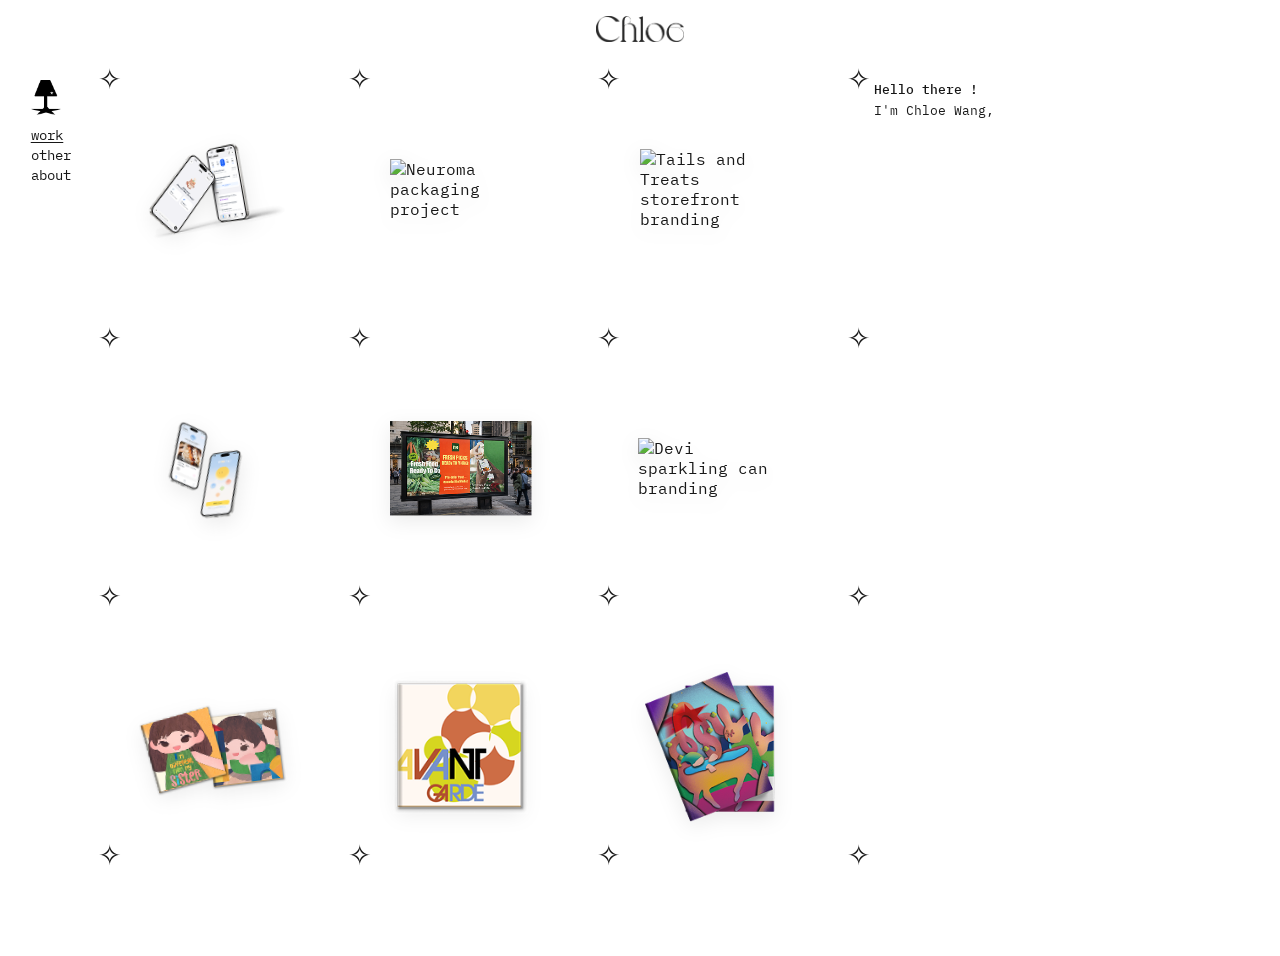
==== index.html @ 750b6eec "Initial commit: portfolio site layout and styles Made-with: Cursor" ====
<!DOCTYPE html>
<html lang="en">
  <head>
    <meta charset="UTF-8" />
    <meta name="viewport" content="width=device-width, initial-scale=1.0" />
    <meta
      name="description"
      content="Chloe Wang portfolio inspired by editorial artist websites with a sparse grid layout."
    />
    <title>Chloe</title>
    <link rel="preconnect" href="https://fonts.googleapis.com" />
    <link rel="preconnect" href="https://fonts.gstatic.com" crossorigin />
    <link
      href="https://fonts.googleapis.com/css2?family=Cormorant+Garamond:wght@400;500;600&family=IBM+Plex+Mono:wght@400;500&display=swap"
      rel="stylesheet"
    />
    <link rel="stylesheet" href="./css/style.css" />
  </head>
  <body>
    <header class="site-header">
      <img
        class="site-title-image"
        src="./assets/images/projects/chloe2.png"
        alt="Chloe"
      />
    </header>

    <div class="site-frame">
      <aside class="left-rail">
        <a class="rail-mark" href="#top" aria-label="Back to top">
          <img src="./assets/images/projects/deng.png" alt="Lamp mark" />
        </a>

        <nav class="rail-nav" aria-label="Primary">
          <button class="nav-link is-active" type="button" data-panel="work">
            work
          </button>
          <button class="nav-link" type="button" data-panel="other">
            other
          </button>
          <button class="nav-link" type="button" data-panel="about">
            about
          </button>
        </nav>
      </aside>

      <main class="page" id="top">
        <section class="panel is-active" id="panel-work" data-panel="work">
          <div class="layout-grid">
            <div class="grid-stars" aria-hidden="true">
              <span class="grid-star" data-star="r1-c1" style="--sx: 1; --sy: 1"></span>
              <span class="grid-star" data-star="r1-c2" style="--sx: 2; --sy: 1"></span>
              <span class="grid-star" data-star="r1-c3" style="--sx: 3; --sy: 1"></span>
              <span class="grid-star" data-star="r1-c4" style="--sx: 4; --sy: 1"></span>
              <span class="grid-star" data-star="r2-c1" style="--sx: 1; --sy: 2"></span>
              <span class="grid-star" data-star="r2-c2" style="--sx: 2; --sy: 2"></span>
              <span class="grid-star" data-star="r2-c3" style="--sx: 3; --sy: 2"></span>
              <span class="grid-star" data-star="r2-c4" style="--sx: 4; --sy: 2"></span>
              <span class="grid-star" data-star="r3-c1" style="--sx: 1; --sy: 3"></span>
              <span class="grid-star" data-star="r3-c2" style="--sx: 2; --sy: 3"></span>
              <span class="grid-star" data-star="r3-c3" style="--sx: 3; --sy: 3"></span>
              <span class="grid-star" data-star="r3-c4" style="--sx: 4; --sy: 3"></span>
              <span class="grid-star" data-star="r4-c1" style="--sx: 1; --sy: 4"></span>
              <span class="grid-star" data-star="r4-c2" style="--sx: 2; --sy: 4"></span>
              <span class="grid-star" data-star="r4-c3" style="--sx: 3; --sy: 4"></span>
              <span class="grid-star" data-star="r4-c4" style="--sx: 4; --sy: 4"></span>
            </div>

            <article
              class="project-slot tilt-left"
              style="--col: 1; --row: 1"
              data-stars="r1-c1 r1-c2 r2-c1 r2-c2"
            >
              <div class="project-tile">
                <img
                  src="./assets/images/projects/sanamockup.png"
                  alt="Sana mobile interface mockup"
                />
              </div>
            </article>

            <article
              class="project-slot"
              style="--col: 2; --row: 1"
              data-stars="r1-c2 r1-c3 r2-c2 r2-c3"
            >
              <div class="project-tile">
                <img
                  src="./assets/images/projects/neuromamainpage.png"
                  alt="Neuroma packaging project"
                />
              </div>
            </article>

            <article
              class="project-slot"
              style="--col: 3; --row: 1"
              data-stars="r1-c3 r1-c4 r2-c3 r2-c4"
            >
              <div class="project-tile">
                <img
                  src="./assets/images/projects/brandingmainpage.png"
                  alt="Tails and Treats storefront branding"
                />
              </div>
            </article>

            <section class="intro-block" style="--col: 4; --row: 1">
              <h2>Hello there !</h2>
              <p>I'm Chloe Wang,</p>
            </section>

            <article
              class="project-slot tilt-left"
              style="--col: 1; --row: 2"
              data-stars="r2-c1 r2-c2 r3-c1 r3-c2"
            >
              <div class="project-tile">
                <img
                  src="./assets/images/projects/moodishmockup.png"
                  alt="Moodish mobile app mockup"
                />
              </div>
            </article>

            <article
              class="project-slot"
              style="--col: 2; --row: 2"
              data-stars="r2-c2 r2-c3 r3-c2 r3-c3"
            >
              <div class="project-tile">
                <img
                  src="./assets/images/projects/mintmarketmainpage.png"
                  alt="Mint Market campaign image"
                />
              </div>
            </article>

            <article
              class="project-slot wide-image"
              style="--col: 3; --row: 2"
              data-stars="r2-c3 r2-c4 r3-c3 r3-c4"
            >
              <div class="project-tile">
                <img
                  src="./assets/images/projects/canmainpage.png"
                  alt="Devi sparkling can branding"
                />
              </div>
            </article>

            <article
              class="project-slot spread-left"
              style="--col: 1; --row: 3"
              data-stars="r3-c1 r3-c2 r4-c1 r4-c2"
            >
              <div class="project-tile">
                <img
                  src="./assets/images/projects/childrenmainpage.png"
                  alt="Children illustration project"
                />
              </div>
            </article>

            <article
              class="project-slot small-square"
              style="--col: 2; --row: 3"
              data-stars="r3-c2 r3-c3 r4-c2 r4-c3"
            >
              <div class="project-tile">
                <img
                  src="./assets/images/projects/typebookmainpage.png"
                  alt="Type book cover"
                />
              </div>
            </article>

            <article
              class="project-slot small-portrait"
              style="--col: 3; --row: 3"
              data-stars="r3-c3 r3-c4 r4-c3 r4-c4"
            >
              <div class="project-tile">
                <img
                  src="./assets/images/projects/bookletmainpage.png"
                  alt="Booklet cover layout"
                />
              </div>
            </article>

          </div>
        </section>

        <section class="panel" id="panel-other" data-panel="other">
          <div class="text-panel">
            <h2>Other</h2>
            <p>
              This section can hold process snippets, experiments, posters,
              in-progress typography studies, or smaller illustrations that do not
              belong in the main grid.
            </p>
            <div class="mini-grid">
              <img src="./assets/images/projects/childrenmainpage.png" alt="Children project" />
              <img src="./assets/images/projects/typebookmainpage.png" alt="Type book" />
              <img src="./assets/images/projects/bookletmainpage.png" alt="Booklet" />
            </div>
          </div>
        </section>

        <section class="panel" id="panel-about" data-panel="about">
          <div class="text-panel about-panel">
            <h2>About</h2>
            <p>
              Chloe Wang is a visual designer interested in image systems that feel
              light, direct, and emotionally resonant. Her work moves across
              packaging, editorial layout, branding, and digital surfaces.
            </p>
            <p>
              This portfolio intentionally keeps the interface sparse so the work
              sits in open space, closer to a visual index than a conventional
              commercial website.
            </p>
            <p>
              Contact: <a href="mailto:hello@chloewang.design">hello@chloewang.design</a>
            </p>
          </div>
        </section>
      </main>
    </div>

    <script src="./js/main.js"></script>
  </body>
</html>
---- css/style.css ----
:root {
  --bg: #ffffff;
  --text: #171717;
  --muted: #5f5f5a;
  --line: rgba(23, 23, 23, 0.14);
  --panel-gap-x: clamp(2rem, 4vw, 4.5rem);
  --panel-gap-y: clamp(3.75rem, 8vw, 6rem);
  --tile-width: minmax(0, 1fr);
  --site-header-pt: clamp(0.65rem, 1.6vw, 1rem);
  --site-header-pb: clamp(0.55rem, 1.4vw, 0.85rem);
}

*,
*::before,
*::after {
  box-sizing: border-box;
}

html {
  scroll-behavior: smooth;
}

body {
  margin: 0;
  min-height: 100vh;
  color: var(--text);
  font-family: "IBM Plex Mono", monospace;
  background: var(--bg);
  padding-left: max(0px, env(safe-area-inset-left));
  padding-right: max(0px, env(safe-area-inset-right));
}

img {
  display: block;
  width: 100%;
  height: auto;
}

button,
a {
  color: inherit;
  font: inherit;
}

a {
  text-decoration: none;
}

.site-header {
  display: flex;
  justify-content: center;
  align-items: center;
  width: 100%;
  padding: var(--site-header-pt) clamp(0.75rem, 3vw, 1.25rem) var(--site-header-pb);
  box-sizing: border-box;
}

.site-title-image {
  width: clamp(4.25rem, 7.5vw, 5.5rem);
  max-width: 88px;
  height: auto;
}

.site-frame {
  --star-layer-top: clamp(6px, 1vw, 12px);
  /* Symmetric inset inside each star “cell” (projects only) */
  --cell-inset: clamp(12px, 1.8vw, 22px);
  display: grid;
  grid-template-columns: clamp(40px, 3.6vw, 52px) minmax(0, 1fr);
  /* Breathing room between rail and project grid */
  column-gap: clamp(18px, 2.8vw, 44px);
  min-height: 100vh;
  width: 100%;
  max-width: none;
  margin: 0;
  padding: clamp(8px, 1vw, 14px) clamp(8px, 1.5vw, 16px) 2rem
    clamp(14px, 2.4vw, 32px);
  align-items: start;
  box-sizing: border-box;
}

.left-rail {
  position: sticky;
  top: 1rem;
  display: flex;
  flex-direction: column;
  gap: 0.65rem;
  justify-self: start;
  align-self: start;
  min-height: calc(100vh - 6rem);
  /* Lamp / mark lines up with top row of grid stars (not image band) */
  padding: var(--star-layer-top) 0 0 0;
}

.rail-mark {
  display: inline-flex;
  width: clamp(26px, 2.4vw, 34px);
}

.rail-mark img {
  width: 100%;
  height: auto;
}

.rail-nav {
  display: grid;
  gap: 0.15rem;
  justify-items: start;
  padding-left: 0;
  margin-left: 0;
}

.nav-link {
  border: 0;
  padding: 0;
  background: transparent;
  font-size: clamp(0.78rem, 1.1vw, 0.86rem);
  letter-spacing: 0.01em;
  cursor: pointer;
  text-decoration: underline;
  text-underline-offset: 0.18em;
  text-decoration-color: transparent;
}

.nav-link.is-active {
  text-decoration-color: currentColor;
}

.page {
  /* Wide empty band on the right like ommolette (~1.5 grid columns) */
  padding: 0 clamp(5rem, 20vw, 15rem) 0 0;
  max-width: 100%;
  min-width: 0;
}

.panel {
  display: none;
}

.panel.is-active {
  display: block;
}

.layout-grid {
  /* Three even project columns + intro; wider gutters incl. before Hello */
  --col-abc: clamp(188px, 15.5vw, 278px);
  --col-a: var(--col-abc);
  --col-b: var(--col-abc);
  --col-c: var(--col-abc);
  --col-d: clamp(142px, 11.5vw, 196px);
  --gap-x: clamp(42px, 4vw, 76px);
  --row-gap: clamp(48px, 4.8vw, 72px);
  --line-x1: 0px;
  --line-x2: calc(var(--col-a) + var(--gap-x));
  --line-x3: calc(var(--line-x2) + var(--col-b) + var(--gap-x));
  --line-x4: calc(var(--line-x3) + var(--col-c) + var(--gap-x));
  position: relative;
  display: grid;
  grid-template-columns: var(--col-a) var(--col-b) var(--col-c) var(--col-d);
  column-gap: var(--gap-x);
  row-gap: var(--row-gap);
  align-items: start;
  justify-content: start;
  width: fit-content;
  max-width: 100%;
  margin: 0;
  padding: var(--star-layer-top) 0 0;
  box-sizing: border-box;
}

.grid-stars {
  position: absolute;
  top: var(--star-layer-top);
  left: 0;
  right: 0;
  bottom: 0;
  pointer-events: none;
}

.grid-star {
  position: absolute;
  width: 1.8rem;
  height: 1.8rem;
  margin-left: -0.9rem;
  margin-top: -0.9rem;
  color: #181818;
  transform-origin: center;
  transition: transform 160ms ease;
  top: calc((var(--sy) - 1) * (100% / 3));
}

.grid-star[data-star*="-c1"] {
  left: var(--line-x1);
}

.grid-star[data-star*="-c2"] {
  left: var(--line-x2);
}

.grid-star[data-star*="-c3"] {
  left: var(--line-x3);
}

.grid-star[data-star*="-c4"] {
  left: var(--line-x4);
}

.grid-star::before {
  content: "✧";
  display: block;
  font-size: 1.72rem;
  line-height: 1;
}

.grid-star.is-active::before {
  content: "✦";
}

.grid-star.is-active {
  transform: scale(1.08);
}

.project-slot,
.intro-block,
.tag-block {
  grid-column: var(--col);
  grid-row: var(--row);
}

.project-slot {
  position: relative;
  display: grid;
  place-items: center;
  justify-self: stretch;
  align-self: stretch;
  width: 100%;
  min-height: clamp(176px, 17vw, 236px);
  padding: var(--cell-inset, clamp(12px, 1.8vw, 22px));
  box-sizing: border-box;
}

.project-tile {
  display: flex;
  align-items: center;
  justify-content: center;
  width: 100%;
  max-width: min(92%, clamp(198px, 88%, 304px));
  margin: 0;
  transition: transform 220ms ease;
}

.project-slot:hover .project-tile,
.project-slot:focus-within .project-tile {
  transform: translateY(-4px);
}

.project-tile img {
  width: 100%;
  object-fit: contain;
  filter: drop-shadow(0 6px 10px rgba(0, 0, 0, 0.08));
}

.tilt-left img {
  transform: rotate(-10deg);
}

.spread-left img {
  transform: rotate(-7deg);
}

.small-square {
  min-height: clamp(168px, 16vw, 210px);
}

.small-portrait {
  min-height: clamp(168px, 16vw, 210px);
}

.wide-image {
  min-height: clamp(176px, 17vw, 220px);
}

.wide-image .project-tile {
  max-width: min(94%, clamp(212px, 91%, 318px));
}

.small-square .project-tile {
  max-width: min(88%, clamp(172px, 82%, 234px));
}

.small-portrait .project-tile {
  max-width: min(86%, clamp(158px, 78%, 218px));
}

.tilt-left .project-tile,
.spread-left .project-tile {
  transform-origin: center;
}

.intro-block,
.tag-block,
.text-panel {
  max-width: clamp(148px, 12vw, 172px);
  color: #1a1a1a;
  font-size: clamp(0.78rem, 1.05vw, 0.84rem);
  line-height: 1.38;
}

.intro-block h2,
.text-panel h2 {
  margin: 0 0 0.15rem;
  color: var(--text);
  font-size: clamp(0.78rem, 1.05vw, 0.84rem);
  font-weight: 500;
}

.intro-block p,
.tag-block p,
.text-panel p {
  margin: 0 0 0.34rem;
}

.tag-block strong {
  color: var(--text);
}

.intro-block {
  /* Top aligns with first row of stars (same band as sy=1); gutter vs col 3 from --gap-x */
  padding-top: 0;
  padding-left: clamp(6px, 1vw, 14px);
  align-self: start;
  box-sizing: border-box;
}

.text-panel {
  padding: 1rem 0 0;
}

.mini-grid {
  display: grid;
  grid-template-columns: repeat(3, minmax(0, 1fr));
  gap: 1.5rem;
  padding-top: 1rem;
}

.mini-grid img {
  width: 100%;
  max-width: 200px;
  justify-self: start;
  filter: drop-shadow(0 6px 10px rgba(0, 0, 0, 0.08));
}

.about-panel a {
  text-decoration: underline;
  text-underline-offset: 0.16em;
}

@media (max-width: 1100px) {
  .site-frame {
    grid-template-columns: 1fr;
    width: 100%;
    padding-left: clamp(10px, 3vw, 18px);
    padding-right: clamp(10px, 3vw, 18px);
    padding-top: 0;
  }

  .left-rail {
    position: static;
    height: auto;
    min-height: 0;
    flex-direction: row;
    align-items: center;
    justify-content: space-between;
    padding: 1.5rem 1.25rem 0;
  }

  .rail-nav {
    grid-auto-flow: column;
    gap: 1rem;
  }

  .page {
    padding: 0 1.25rem 2rem;
  }

  .layout-grid {
    grid-template-columns: repeat(2, minmax(0, 1fr));
    max-width: none;
  }

  .grid-stars {
    display: none;
  }

  .project-slot,
  .intro-block,
  .tag-block {
    grid-column: auto;
    grid-row: auto;
  }

}

@media (max-width: 700px) {
  .site-header {
    justify-content: center;
    padding-top: 0.65rem;
  }

  .site-title-image {
    width: min(100%, 5.25rem);
    max-width: 84px;
  }

  .layout-grid,
  .mini-grid {
    grid-template-columns: 1fr;
    row-gap: 2.5rem;
  }

  .project-slot,
  .intro-block,
  .tag-block,
  .text-panel {
    max-width: none;
    width: 100%;
  }

  .project-tile img {
    transform: none;
  }
}
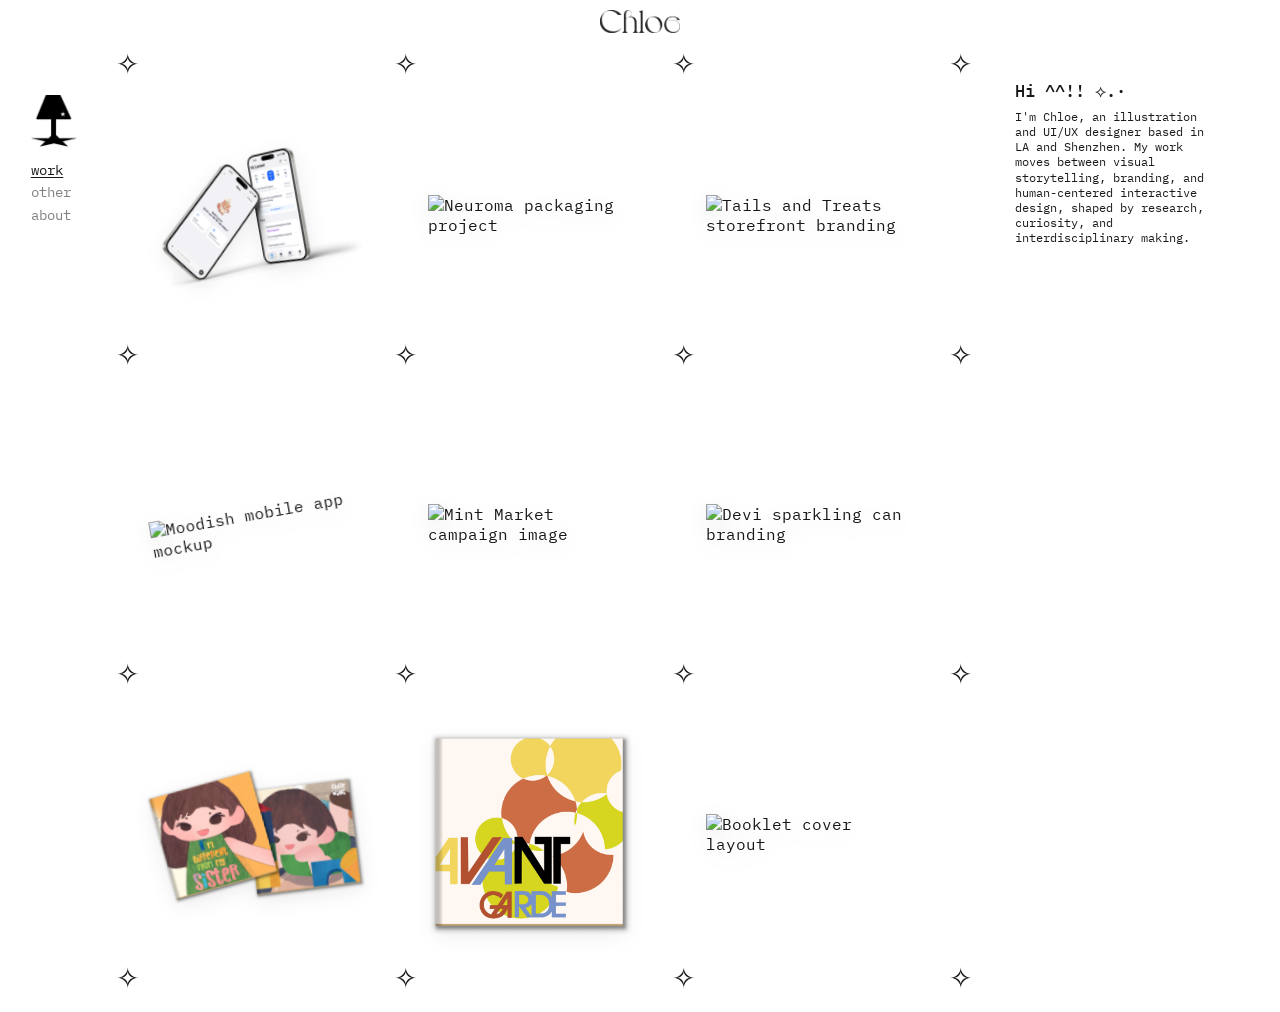
==== commit ed09b2ec: "Update portfolio pages and assets" ====
--- a/index.html
+++ b/index.html
@@ -20,7 +20,7 @@
     <header class="site-header">
       <img
         class="site-title-image"
-        src="./assets/images/projects/chloe2.png"
+        src="./image/homepagework/chloe2.png"
         alt="Chloe"
       />
     </header>
@@ -28,16 +28,29 @@
     <div class="site-frame">
       <aside class="left-rail">
         <a class="rail-mark" href="#top" aria-label="Back to top">
-          <img src="./assets/images/projects/deng.png" alt="Lamp mark" />
+          <img src="./image/homepagework/deng.png" alt="Lamp mark" />
         </a>
 
         <nav class="rail-nav" aria-label="Primary">
           <button class="nav-link is-active" type="button" data-panel="work">
             work
           </button>
-          <button class="nav-link" type="button" data-panel="other">
-            other
-          </button>
+          <div class="nav-group nav-group-other">
+            <button class="nav-link" type="button" data-panel="other">
+              other
+            </button>
+            <div class="rail-subnav" data-panel-subnav="other" aria-label="Other categories">
+              <button class="subnav-link is-current" type="button" data-other-category="illustration">
+                Illustration
+              </button>
+              <button class="subnav-link" type="button" data-other-category="design">
+                Design
+              </button>
+              <button class="subnav-link" type="button" data-other-category="ip">
+                IP
+              </button>
+            </div>
+          </div>
           <button class="nav-link" type="button" data-panel="about">
             about
           </button>
@@ -46,188 +59,571 @@
 
       <main class="page" id="top">
         <section class="panel is-active" id="panel-work" data-panel="work">
-          <div class="layout-grid">
-            <div class="grid-stars" aria-hidden="true">
-              <span class="grid-star" data-star="r1-c1" style="--sx: 1; --sy: 1"></span>
-              <span class="grid-star" data-star="r1-c2" style="--sx: 2; --sy: 1"></span>
-              <span class="grid-star" data-star="r1-c3" style="--sx: 3; --sy: 1"></span>
-              <span class="grid-star" data-star="r1-c4" style="--sx: 4; --sy: 1"></span>
-              <span class="grid-star" data-star="r2-c1" style="--sx: 1; --sy: 2"></span>
-              <span class="grid-star" data-star="r2-c2" style="--sx: 2; --sy: 2"></span>
-              <span class="grid-star" data-star="r2-c3" style="--sx: 3; --sy: 2"></span>
-              <span class="grid-star" data-star="r2-c4" style="--sx: 4; --sy: 2"></span>
-              <span class="grid-star" data-star="r3-c1" style="--sx: 1; --sy: 3"></span>
-              <span class="grid-star" data-star="r3-c2" style="--sx: 2; --sy: 3"></span>
-              <span class="grid-star" data-star="r3-c3" style="--sx: 3; --sy: 3"></span>
-              <span class="grid-star" data-star="r3-c4" style="--sx: 4; --sy: 3"></span>
-              <span class="grid-star" data-star="r4-c1" style="--sx: 1; --sy: 4"></span>
-              <span class="grid-star" data-star="r4-c2" style="--sx: 2; --sy: 4"></span>
-              <span class="grid-star" data-star="r4-c3" style="--sx: 3; --sy: 4"></span>
-              <span class="grid-star" data-star="r4-c4" style="--sx: 4; --sy: 4"></span>
+          <div class="work-view">
+            <div class="layout-grid">
+              <div class="grid-stars" aria-hidden="true">
+                <span class="grid-star" data-star="r1-c1" style="--sx: 1; --sy: 1"></span>
+                <span class="grid-star" data-star="r1-c2" style="--sx: 2; --sy: 1"></span>
+                <span class="grid-star" data-star="r1-c3" style="--sx: 3; --sy: 1"></span>
+                <span class="grid-star" data-star="r1-c4" style="--sx: 4; --sy: 1"></span>
+                <span class="grid-star" data-star="r2-c1" style="--sx: 1; --sy: 2"></span>
+                <span class="grid-star" data-star="r2-c2" style="--sx: 2; --sy: 2"></span>
+                <span class="grid-star" data-star="r2-c3" style="--sx: 3; --sy: 2"></span>
+                <span class="grid-star" data-star="r2-c4" style="--sx: 4; --sy: 2"></span>
+                <span class="grid-star" data-star="r3-c1" style="--sx: 1; --sy: 3"></span>
+                <span class="grid-star" data-star="r3-c2" style="--sx: 2; --sy: 3"></span>
+                <span class="grid-star" data-star="r3-c3" style="--sx: 3; --sy: 3"></span>
+                <span class="grid-star" data-star="r3-c4" style="--sx: 4; --sy: 3"></span>
+                <span class="grid-star" data-star="r4-c1" style="--sx: 1; --sy: 4"></span>
+                <span class="grid-star" data-star="r4-c2" style="--sx: 2; --sy: 4"></span>
+                <span class="grid-star" data-star="r4-c3" style="--sx: 3; --sy: 4"></span>
+                <span class="grid-star" data-star="r4-c4" style="--sx: 4; --sy: 4"></span>
+              </div>
+
+              <article
+                class="project-slot tilt-left"
+                style="--col: 1; --row: 1"
+                data-stars="r1-c1 r1-c2 r2-c1 r2-c2"
+              >
+                <div class="project-tile">
+                  <img
+                    src="./image/homepagework/sanamockup.png"
+                    alt="Sana mobile interface mockup"
+                  />
+                </div>
+              </article>
+
+              <article
+                class="project-slot"
+                style="--col: 2; --row: 1"
+                data-stars="r1-c2 r1-c3 r2-c2 r2-c3"
+              >
+                <a
+                  class="project-card-link"
+                  href="./neuroma.html"
+                  data-project-link
+                  aria-label="Open Neuroma scented candle packaging project page"
+                >
+                  <div class="project-tile">
+                    <img
+                      src="./image/homepagework/neuromamainpage.png"
+                      alt="Neuroma packaging project"
+                    />
+                  </div>
+                </a>
+              </article>
+
+              <article
+                class="project-slot"
+                style="--col: 3; --row: 1"
+                data-stars="r1-c3 r1-c4 r2-c3 r2-c4"
+              >
+                <a
+                  class="project-card-link"
+                  href="./petbrand.html"
+                  data-project-link
+                  aria-label="Open Tails and Treats branding project page"
+                >
+                  <div class="project-tile">
+                    <img
+                      src="./image/homepagework/brandingmainpage.png"
+                      alt="Tails and Treats storefront branding"
+                    />
+                  </div>
+                </a>
+              </article>
+
+              <article
+                class="project-slot tilt-left"
+                style="--col: 1; --row: 2"
+                data-stars="r2-c1 r2-c2 r3-c1 r3-c2"
+              >
+                <a
+                  class="project-card-link"
+                  href="./moodish.html"
+                  data-project-link
+                  aria-label="Open Moodish project page"
+                >
+                  <div class="project-tile">
+                    <img
+                      src="./image/homepagework/moodishmockup.png"
+                      alt="Moodish mobile app mockup"
+                    />
+                  </div>
+                </a>
+              </article>
+
+              <article
+                class="project-slot"
+                style="--col: 2; --row: 2"
+                data-stars="r2-c2 r2-c3 r3-c2 r3-c3"
+              >
+                <a
+                  class="project-card-link"
+                  href="./mintmarket.html"
+                  data-project-link
+                  aria-label="Open MintMarket project page"
+                >
+                  <div class="project-tile">
+                    <img
+                      src="./image/homepagework/mintmarketmainpage.png"
+                      alt="Mint Market campaign image"
+                    />
+                  </div>
+                </a>
+              </article>
+
+              <article
+                class="project-slot wide-image"
+                style="--col: 3; --row: 2"
+                data-stars="r2-c3 r2-c4 r3-c3 r3-c4"
+              >
+                <a
+                  class="project-card-link"
+                  href="./can.html"
+                  data-project-link
+                  aria-label="Open Soda Can Package Design project page"
+                >
+                  <div class="project-tile">
+                    <img
+                      src="./image/homepagework/canmainpage.png"
+                      alt="Devi sparkling can branding"
+                    />
+                  </div>
+                </a>
+              </article>
+
+              <article
+                class="project-slot spread-left"
+                style="--col: 1; --row: 3"
+                data-stars="r3-c1 r3-c2 r4-c1 r4-c2"
+              >
+                <a
+                  class="project-card-link"
+                  href="./childrensbook.html"
+                  data-project-link
+                  aria-label="Open children's book project page"
+                >
+                  <div class="project-tile">
+                    <img
+                      src="./image/homepagework/childrensbookmain.png"
+                      alt="Children illustration project"
+                    />
+                  </div>
+                </a>
+              </article>
+
+              <article
+                class="project-slot small-square"
+                style="--col: 2; --row: 3"
+                data-stars="r3-c2 r3-c3 r4-c2 r4-c3"
+              >
+                <a
+                  class="project-card-link"
+                  href="./avantgarde.html"
+                  data-project-link
+                  aria-label="Open Avant Garde type book project page"
+                >
+                  <div class="project-tile">
+                    <img
+                      src="./image/homepagework/avant.png"
+                      alt="Type book cover"
+                    />
+                  </div>
+                </a>
+              </article>
+
+              <article
+                class="project-slot small-portrait"
+                style="--col: 3; --row: 3"
+                data-stars="r3-c3 r3-c4 r4-c3 r4-c4"
+              >
+                <a
+                  class="project-card-link"
+                  href="./booklet.html"
+                  data-project-link
+                  aria-label="Open booklet illustration project page"
+                >
+                  <div class="project-tile">
+                    <img
+                      src="./image/homepagework/bookletdesign.png"
+                      alt="Booklet cover layout"
+                    />
+                  </div>
+                </a>
+              </article>
             </div>
 
-            <article
-              class="project-slot tilt-left"
-              style="--col: 1; --row: 1"
-              data-stars="r1-c1 r1-c2 r2-c1 r2-c2"
-            >
-              <div class="project-tile">
-                <img
-                  src="./assets/images/projects/sanamockup.png"
-                  alt="Sana mobile interface mockup"
-                />
-              </div>
-            </article>
-
-            <article
-              class="project-slot"
-              style="--col: 2; --row: 1"
-              data-stars="r1-c2 r1-c3 r2-c2 r2-c3"
-            >
-              <div class="project-tile">
-                <img
-                  src="./assets/images/projects/neuromamainpage.png"
-                  alt="Neuroma packaging project"
-                />
-              </div>
-            </article>
-
-            <article
-              class="project-slot"
-              style="--col: 3; --row: 1"
-              data-stars="r1-c3 r1-c4 r2-c3 r2-c4"
-            >
-              <div class="project-tile">
-                <img
-                  src="./assets/images/projects/brandingmainpage.png"
-                  alt="Tails and Treats storefront branding"
-                />
-              </div>
-            </article>
-
-            <section class="intro-block" style="--col: 4; --row: 1">
-              <h2>Hello there !</h2>
-              <p>I'm Chloe Wang,</p>
+            <section class="intro-block" aria-label="Introduction">
+              <h2>Hi ^^!! ⟡.·</h2>
+              <p>
+                I'm Chloe, an illustration and UI/UX designer based in LA and
+                Shenzhen. My work moves between visual storytelling, branding,
+                and human-centered interactive design, shaped by research,
+                curiosity, and interdisciplinary making.
+              </p>
             </section>
-
-            <article
-              class="project-slot tilt-left"
-              style="--col: 1; --row: 2"
-              data-stars="r2-c1 r2-c2 r3-c1 r3-c2"
-            >
-              <div class="project-tile">
-                <img
-                  src="./assets/images/projects/moodishmockup.png"
-                  alt="Moodish mobile app mockup"
-                />
-              </div>
-            </article>
-
-            <article
-              class="project-slot"
-              style="--col: 2; --row: 2"
-              data-stars="r2-c2 r2-c3 r3-c2 r3-c3"
-            >
-              <div class="project-tile">
-                <img
-                  src="./assets/images/projects/mintmarketmainpage.png"
-                  alt="Mint Market campaign image"
-                />
-              </div>
-            </article>
-
-            <article
-              class="project-slot wide-image"
-              style="--col: 3; --row: 2"
-              data-stars="r2-c3 r2-c4 r3-c3 r3-c4"
-            >
-              <div class="project-tile">
-                <img
-                  src="./assets/images/projects/canmainpage.png"
-                  alt="Devi sparkling can branding"
-                />
-              </div>
-            </article>
-
-            <article
-              class="project-slot spread-left"
-              style="--col: 1; --row: 3"
-              data-stars="r3-c1 r3-c2 r4-c1 r4-c2"
-            >
-              <div class="project-tile">
-                <img
-                  src="./assets/images/projects/childrenmainpage.png"
-                  alt="Children illustration project"
-                />
-              </div>
-            </article>
-
-            <article
-              class="project-slot small-square"
-              style="--col: 2; --row: 3"
-              data-stars="r3-c2 r3-c3 r4-c2 r4-c3"
-            >
-              <div class="project-tile">
-                <img
-                  src="./assets/images/projects/typebookmainpage.png"
-                  alt="Type book cover"
-                />
-              </div>
-            </article>
-
-            <article
-              class="project-slot small-portrait"
-              style="--col: 3; --row: 3"
-              data-stars="r3-c3 r3-c4 r4-c3 r4-c4"
-            >
-              <div class="project-tile">
-                <img
-                  src="./assets/images/projects/bookletmainpage.png"
-                  alt="Booklet cover layout"
-                />
-              </div>
-            </article>
-
           </div>
         </section>
 
         <section class="panel" id="panel-other" data-panel="other">
-          <div class="text-panel">
-            <h2>Other</h2>
-            <p>
-              This section can hold process snippets, experiments, posters,
-              in-progress typography studies, or smaller illustrations that do not
-              belong in the main grid.
-            </p>
-            <div class="mini-grid">
-              <img src="./assets/images/projects/childrenmainpage.png" alt="Children project" />
-              <img src="./assets/images/projects/typebookmainpage.png" alt="Type book" />
-              <img src="./assets/images/projects/bookletmainpage.png" alt="Booklet" />
-            </div>
+          <div class="other-page">
+            <section
+              class="other-category-panel is-active"
+              id="other-illustration"
+              data-other-category-panel="illustration"
+            >
+              <h2 class="visually-hidden">Illustration</h2>
+
+              <div class="other-row other-row-4 other-row-top">
+                <figure class="other-card">
+                  <img src="./image/otherillustration/standard.jpg" alt="Standard digital drawing" />
+                  <figcaption class="other-caption">
+                    <h3>Standard</h3>
+                    <p>digital drawing</p>
+                    <p>2022.12.20</p>
+                  </figcaption>
+                </figure>
+
+                <figure class="other-card">
+                  <img src="./image/otherillustration/body.jpg" alt="Body digital drawing" />
+                  <figcaption class="other-caption">
+                    <h3>Body</h3>
+                    <p>digital drawing</p>
+                    <p>2022.12.10</p>
+                  </figcaption>
+                </figure>
+
+                <figure class="other-card">
+                  <img src="./image/otherillustration/watch listen，hear.jpg" alt="Watch, listen, hear digital drawing" />
+                  <figcaption class="other-caption">
+                    <h3>Watch, listen, hear</h3>
+                    <p>digital drawing</p>
+                    <p>2022.12.20</p>
+                  </figcaption>
+                </figure>
+
+                <figure class="other-card other-card-born">
+                  <img src="./image/otherillustration/born.png" alt="Born digital drawing" />
+                  <figcaption class="other-caption">
+                    <h3>born</h3>
+                    <p>digital drawing</p>
+                    <p>2023.4.5</p>
+                  </figcaption>
+                </figure>
+              </div>
+
+              <div class="other-row other-row-4">
+                <figure class="other-card">
+                  <img src="./image/otherillustration/portrait.jpg" alt="Portrait oil painting" />
+                  <figcaption class="other-caption">
+                    <h3>Portrait</h3>
+                    <p>Oil Painting</p>
+                    <p>2023.4.12</p>
+                  </figcaption>
+                </figure>
+
+                <figure class="other-card">
+                  <img src="./image/otherillustration/me.jpg" alt="Me oil painting" />
+                  <figcaption class="other-caption">
+                    <h3>Me</h3>
+                    <p>Oil Painting</p>
+                    <p>2023.4.17</p>
+                  </figcaption>
+                </figure>
+
+                <figure class="other-card">
+                  <img src="./image/otherillustration/brokenheart.JPG" alt="Broken heart oil pastel artwork" />
+                  <figcaption class="other-caption">
+                    <h3>Broken heart</h3>
+                    <p>Oil pastel</p>
+                    <p>2024.10.15</p>
+                  </figcaption>
+                </figure>
+
+                <figure class="other-card">
+                  <img src="./image/otherillustration/hug.JPG" alt="Hug pastel artwork" />
+                  <figcaption class="other-caption">
+                    <h3>Hug</h3>
+                    <p>Pastel</p>
+                    <p>2024.10.20</p>
+                  </figcaption>
+                </figure>
+              </div>
+
+              <div class="other-row other-row-3">
+                <figure class="other-card">
+                  <img src="./image/otherillustration/cat.JPG" alt="Cat pen drawing" />
+                  <figcaption class="other-caption">
+                    <h3>Cat</h3>
+                    <p>Pen drawing</p>
+                    <p>2023.9.18</p>
+                  </figcaption>
+                </figure>
+
+                <figure class="other-card">
+                  <img src="./image/otherillustration/heidi.jpg" alt="Heidi pen drawing" />
+                  <figcaption class="other-caption">
+                    <h3>Heidi</h3>
+                    <p>Pen drawing</p>
+                    <p>2024.11.28</p>
+                  </figcaption>
+                </figure>
+
+                <figure class="other-card">
+                  <img src="./image/otherillustration/missingforest.JPG" alt="Missing forest pen drawing" />
+                  <figcaption class="other-caption">
+                    <h3>Missing forest</h3>
+                    <p>Pen drawing</p>
+                    <p>2024.12.17</p>
+                  </figcaption>
+                </figure>
+              </div>
+
+              <div class="other-feature-row">
+                <figure class="other-feature-main">
+                  <img src="./image/otherillustration/chloeanddog0.png" alt="Chloe and her wonder dogs watercolor sheet" />
+                </figure>
+
+                <figure class="other-feature-side">
+                  <div class="other-dogs-grid" aria-label="Chloe and her wonder dogs process">
+                    <img class="dogs-sketch" src="./image/otherillustration/chloeanddog1.png" alt="Chloe and her wonder dogs sketches" />
+                    <img class="dogs-object" src="./image/otherillustration/chloeanddog2.png" alt="Chloe and her wonder dogs object mockup" />
+                    <img class="dogs-process" src="./image/otherillustration/chloeanddog3.png" alt="Chloe and her wonder dogs process photos" />
+                  </div>
+                  <figcaption class="other-caption">
+                    <h3>Chloe and her wonder dogs</h3>
+                    <p>Watercolor</p>
+                    <p>2022.2.25</p>
+                  </figcaption>
+                </figure>
+              </div>
+
+              <div class="other-row other-row-4 other-row-photo">
+                <figure class="other-card">
+                  <img src="./image/otherillustration/inside.JPG" alt="Inside digital drawing" />
+                  <figcaption class="other-caption">
+                    <h3>Inside</h3>
+                    <p>digital drawing</p>
+                    <p>2024.1.23</p>
+                  </figcaption>
+                </figure>
+
+                <figure class="other-card">
+                  <img src="./image/otherillustration/outside.JPG" alt="Outside digital drawing" />
+                  <figcaption class="other-caption">
+                    <h3>Outside</h3>
+                    <p>digital drawing</p>
+                    <p>2024.11.23</p>
+                  </figcaption>
+                </figure>
+
+                <figure class="other-card">
+                  <img src="./image/otherillustration/muti.jpg" alt="Muti digital drawing" />
+                  <figcaption class="other-caption">
+                    <h3>Muti</h3>
+                    <p>digital drawing</p>
+                    <p>2024.11.25</p>
+                  </figcaption>
+                </figure>
+
+                <figure class="other-card other-card-photo">
+                  <img src="./image/otherillustration/photo.png" alt="Photo digital drawing" />
+                  <figcaption class="other-caption">
+                    <h3>Photo</h3>
+                    <p>digital drawing</p>
+                    <p>2022.10.2</p>
+                  </figcaption>
+                </figure>
+              </div>
+
+              <div class="other-row other-row-2 other-row-bottom">
+                <figure class="other-card other-card-wide">
+                  <img src="./image/otherillustration/silentspring 2.png" alt="Intro page illustration" />
+                  <figcaption class="other-caption">
+                    <h3>Intro page illustration</h3>
+                    <p>digital drawing</p>
+                    <p>2024.2.3</p>
+                  </figcaption>
+                </figure>
+
+                <figure class="other-card other-card-wide other-card-education">
+                  <img src="./image/otherillustration/beeeducation 2.png" alt="Education illustration" />
+                  <figcaption class="other-caption">
+                    <h3>Education illustration</h3>
+                    <p>digital drawing</p>
+                    <p>2024.1.20</p>
+                  </figcaption>
+                </figure>
+              </div>
+            </section>
+
+            <section class="other-category-panel" data-other-category-panel="design">
+              <h2 class="visually-hidden">Design</h2>
+
+              <div class="design-page">
+                <article class="design-project">
+                  <div class="design-system-grid">
+                    <img src="./image/otherdesign/blackmain.png" alt="Bunny branding board" />
+                    <img src="./image/otherdesign/blacktotal.png" alt="Bunny branding applications" />
+                  </div>
+                  <div class="other-caption design-project-caption">
+                    <h3>Bunny</h3>
+                    <p>branding system</p>
+                  </div>
+                </article>
+
+                <article class="design-project">
+                  <div class="design-system-grid">
+                    <img src="./image/otherdesign/pinkmain.png" alt="Softlight branding board" />
+                    <img src="./image/otherdesign/pinktotal.png" alt="Softlight branding applications" />
+                  </div>
+                  <div class="other-caption design-project-caption">
+                    <h3>Softlight</h3>
+                    <p>branding system</p>
+                  </div>
+                </article>
+
+                <article class="design-project">
+                  <div class="design-poster-grid">
+                    <img src="./image/otherdesign/TypePosterblack.png" alt="Black typography poster" />
+                    <img src="./image/otherdesign/TypePosteryellow.png" alt="Yellow typography poster" />
+                  </div>
+                  <div class="other-caption design-project-caption">
+                    <h3>Type Poster</h3>
+                    <p>poster design</p>
+                  </div>
+                </article>
+
+                <article class="design-project">
+                  <div class="design-color-grid">
+                    <img src="./image/otherdesign/color-05.png" alt="Type practice graphic study 1" />
+                    <img src="./image/otherdesign/color-08.png" alt="Type practice graphic study 2" />
+                    <img src="./image/otherdesign/color-10.png" alt="Type practice graphic study 3" />
+                    <img src="./image/otherdesign/color-11.png" alt="Type practice graphic study 4" />
+                    <img src="./image/otherdesign/color-12.png" alt="Type practice graphic study 5" />
+                    <img src="./image/otherdesign/color-13.png" alt="Type practice graphic study 6" />
+                    <img src="./image/otherdesign/color-18.png" alt="Type practice graphic study 7" />
+                    <img src="./image/otherdesign/color-19.png" alt="Type practice graphic study 8" />
+                  </div>
+                  <div class="other-caption design-project-caption">
+                    <h3>Type Practice</h3>
+                    <p>typography study</p>
+                  </div>
+                </article>
+
+                <article class="design-project">
+                  <div class="design-album-grid">
+                    <img src="./image/otherdesign/pohoto-01.png" alt="Album practice layout 1" />
+                    <img src="./image/otherdesign/pohoto-03.png" alt="Album practice layout 2" />
+                    <img src="./image/otherdesign/pohoto-04.png" alt="Album practice layout 3" />
+                    <img src="./image/otherdesign/pohoto-09.png" alt="Album practice layout 4" />
+                    <img src="./image/otherdesign/pohoto-12.png" alt="Album practice layout 5" />
+                    <img src="./image/otherdesign/pohoto-14.png" alt="Album practice layout 6" />
+                  </div>
+                  <div class="other-caption design-project-caption">
+                    <h3>Album Practice</h3>
+                    <p>editorial design</p>
+                  </div>
+                </article>
+              </div>
+            </section>
+
+            <section class="other-category-panel" data-other-category-panel="ip">
+              <h2 class="visually-hidden">IP</h2>
+
+              <div class="ip-page">
+                <section class="ip-hero">
+                  <img src="./image/otherip/Frame 182.png" alt="NemoZ character world and plush lineup" />
+                  <p class="ip-note">Rednotes: @NemoZ</p>
+                </section>
+
+                <section class="ip-intro">
+                  <p>
+                    NemoZ is a cosmic idol group formed after the members met through a comet explosion.
+                    The group consists of five members and is currently active on Earth and the planet Mutra.
+                    Based on this, we plan to expand our activities across the entire galaxy.
+                  </p>
+                </section>
+
+                <section class="ip-showcase-row">
+                  <img src="./image/otherip/image 75.png" alt="NemoZ four-character portrait set" />
+                  <img src="./image/otherip/image 76.png" alt="NemoZ wallpaper set" />
+                  <img src="./image/otherip/image 80.png" alt="NemoZ phone wallpaper mockup" />
+                </section>
+
+                <section class="ip-merch-row">
+                  <div class="ip-merch-grid">
+                    <img src="./image/otherip/image 77.png" alt="NemoZ badge pair" />
+                    <img src="./image/otherip/image 78.png" alt="NemoZ duo character card" />
+                    <img src="./image/otherip/image 83.png" alt="NemoZ merchandise spread" />
+                    <img src="./image/otherip/image 82.png" alt="NemoZ phone case mockup" />
+                  </div>
+                  <img class="ip-merch-feature" src="./image/otherip/image 79.png" alt="NemoZ merchandise setup photo" />
+                </section>
+
+                <section class="ip-logo-section">
+                  <img src="./image/otherip/Frame 188.png" alt="NeuRoma logo and character family" />
+                </section>
+
+                <section class="ip-coming-row">
+                  <img src="./image/otherip/Image 1.png" alt="NeuRoma hand-drawn character" />
+                  <div class="ip-coming-feature">
+                    <img src="./image/otherip/image 81.png" alt="NeuRoma 3D character turnaround" />
+                    <p class="ip-coming-note">coming soon...</p>
+                  </div>
+                </section>
+              </div>
+            </section>
           </div>
         </section>
 
         <section class="panel" id="panel-about" data-panel="about">
-          <div class="text-panel about-panel">
-            <h2>About</h2>
-            <p>
-              Chloe Wang is a visual designer interested in image systems that feel
-              light, direct, and emotionally resonant. Her work moves across
-              packaging, editorial layout, branding, and digital surfaces.
-            </p>
-            <p>
-              This portfolio intentionally keeps the interface sparse so the work
-              sits in open space, closer to a visual index than a conventional
-              commercial website.
-            </p>
-            <p>
-              Contact: <a href="mailto:hello@chloewang.design">hello@chloewang.design</a>
-            </p>
+          <div class="about-panel" aria-labelledby="about-title">
+            <div class="about-copy">
+              <h2 class="visually-hidden" id="about-title">About</h2>
+
+              <p>
+                I'm Chloe Wang, a human-computer interaction researcher and
+                interdisciplinary designer. My practice blends interactive media,
+                biosensing, and material exploration to study how people feel,
+                remember, and relate across human and non-human worlds.
+              </p>
+
+              <p>
+                I prototype creative tools - from code-driven drawing systems and
+                mixed-reality sketches to personalized fabrication workflows - that
+                invite more fluid dialogues with machines.
+              </p>
+
+              <p>
+                Outside the lab, I'm also an illustrator, using algorithms,
+                generative methods, and physical computing to drive illustration
+                and art-making, turning technical processes into visual storytelling.
+              </p>
+
+              <div class="about-contact" aria-label="Contact information">
+                <p>[instagram] <a href="https://www.instagram.com/chloeww_art" target="_blank" rel="noreferrer">@chloeww_art</a></p>
+                <p>[email] <a href="mailto:Chloe.w0324@gmail.com">Chloe.w0324@gmail.com</a></p>
+                <p>[Wechat] -XyuuOvO</p>
+                <p>[TEL] 13143419306 / 626-686-2866</p>
+              </div>
+            </div>
+
+            <figure class="about-portrait">
+              <img src="./image/about/photo.png" alt="Portrait of Chloe Wang" />
+            </figure>
           </div>
         </section>
       </main>
     </div>
 
+    <div class="lightbox" id="image-lightbox" hidden>
+      <button class="lightbox-backdrop" type="button" aria-label="Close image preview">
+        <img class="lightbox-image" alt="" />
+      </button>
+    </div>
+
     <script src="./js/main.js"></script>
   </body>
 </html>
--- a/css/style.css
+++ b/css/style.css
@@ -8,6 +8,7 @@
   --tile-width: minmax(0, 1fr);
   --site-header-pt: clamp(0.65rem, 1.6vw, 1rem);
   --site-header-pb: clamp(0.55rem, 1.4vw, 0.85rem);
+  --sticky-offset: clamp(4.15rem, 6.8vw, 5.2rem);
 }
 
 *,
@@ -47,28 +48,33 @@
 }
 
 .site-header {
+  position: sticky;
+  top: 0;
+  z-index: 20;
   display: flex;
   justify-content: center;
   align-items: center;
   width: 100%;
-  padding: var(--site-header-pt) clamp(0.75rem, 3vw, 1.25rem) var(--site-header-pb);
+  padding: clamp(0.35rem, 0.95vw, 0.6rem) clamp(0.75rem, 3vw, 1.25rem)
+    clamp(0.28rem, 0.8vw, 0.48rem);
+  background: var(--bg);
   box-sizing: border-box;
 }
 
 .site-title-image {
-  width: clamp(4.25rem, 7.5vw, 5.5rem);
-  max-width: 88px;
+  width: clamp(3.9rem, 6.9vw, 5rem);
+  max-width: 80px;
   height: auto;
 }
 
 .site-frame {
   --star-layer-top: clamp(6px, 1vw, 12px);
   /* Symmetric inset inside each star “cell” (projects only) */
-  --cell-inset: clamp(12px, 1.8vw, 22px);
+  --cell-inset: clamp(11px, 1.55vw, 20px);
   display: grid;
   grid-template-columns: clamp(40px, 3.6vw, 52px) minmax(0, 1fr);
   /* Breathing room between rail and project grid */
-  column-gap: clamp(18px, 2.8vw, 44px);
+  column-gap: clamp(32px, 4.2vw, 72px);
   min-height: 100vh;
   width: 100%;
   max-width: none;
@@ -81,10 +87,10 @@
 
 .left-rail {
   position: sticky;
-  top: 1rem;
+  top: var(--sticky-offset);
   display: flex;
   flex-direction: column;
-  gap: 0.65rem;
+  gap: 1.05rem;
   justify-self: start;
   align-self: start;
   min-height: calc(100vh - 6rem);
@@ -94,7 +100,7 @@
 
 .rail-mark {
   display: inline-flex;
-  width: clamp(26px, 2.4vw, 34px);
+  width: clamp(40px, 3.6vw, 56px);
 }
 
 .rail-mark img {
@@ -103,32 +109,162 @@
 }
 
 .rail-nav {
-  display: grid;
-  gap: 0.15rem;
-  justify-items: start;
+  display: flex;
+  flex-direction: column;
+  align-items: flex-start;
+  gap: 0.55rem;
   padding-left: 0;
   margin-left: 0;
+}
+
+.nav-group {
+  display: flex;
+  flex-direction: column;
+  align-items: flex-start;
+  gap: 0;
+  width: 100%;
+}
+
+.nav-link,
+.subnav-link {
+  display: block;
+  margin: 0;
+  line-height: 1;
+}
+
+.rail-subnav {
+  display: grid;
+  gap: 0.48rem;
+  margin-top: 0;
+  color: var(--muted);
+  font-size: 0.68rem;
+  line-height: 1.2;
+  max-height: 0;
+  padding-top: 0;
+  opacity: 0;
+  overflow: hidden;
+  pointer-events: none;
+  visibility: hidden;
+  filter: blur(2.6px);
+  transform: translateX(-1.05rem) translateY(-0.26rem) scaleY(0.86);
+  transform-origin: top left;
+  transition:
+    max-height 520ms cubic-bezier(0.2, 0.7, 0.2, 1),
+    padding-top 380ms ease,
+    opacity 320ms ease,
+    filter 320ms ease,
+    transform 520ms cubic-bezier(0.2, 0.7, 0.2, 1),
+    visibility 0ms linear 520ms;
+}
+
+.rail-subnav.is-active {
+  padding-top: 0.7rem;
+  max-height: 9rem;
+  opacity: 1;
+  pointer-events: auto;
+  visibility: visible;
+  filter: blur(0);
+  transform: translateX(0) translateY(0) scaleY(1);
+  transition:
+    max-height 560ms cubic-bezier(0.2, 0.7, 0.2, 1),
+    padding-top 420ms ease,
+    opacity 360ms ease,
+    filter 300ms ease,
+    transform 560ms cubic-bezier(0.2, 0.7, 0.2, 1),
+    visibility 0ms linear 0ms;
+}
+
+.rail-subnav a,
+.rail-subnav span,
+.subnav-link {
+  text-decoration: none;
+}
+
+.rail-subnav a.is-current,
+.rail-subnav span.is-current,
+.subnav-link.is-current {
+  color: var(--text);
+  opacity: 1;
+}
+
+.subnav-link {
+  border: 0;
+  padding: 0;
+  background: transparent;
+  color: rgba(23, 23, 23, 0.48);
+  font: inherit;
+  font-size: 0.72rem;
+  line-height: 1.3;
+  letter-spacing: 0.01em;
+  text-align: left;
+  cursor: pointer;
+  opacity: 0;
+  transform: translateX(-1.15rem) translateY(-0.08rem);
+  transition:
+    color 220ms ease,
+    opacity 340ms ease,
+    transform 520ms cubic-bezier(0.18, 0.72, 0.2, 1);
+}
+
+.rail-subnav.is-active .subnav-link {
+  opacity: 1;
+  transform: translateX(0) translateY(0);
+}
+
+.rail-subnav.is-active .subnav-link:nth-child(1) {
+  transition-delay: 140ms;
+}
+
+.rail-subnav.is-active .subnav-link:nth-child(2) {
+  transition-delay: 260ms;
+}
+
+.rail-subnav.is-active .subnav-link:nth-child(3) {
+  transition-delay: 380ms;
+}
+
+.subnav-link:hover,
+.subnav-link:focus-visible {
+  color: var(--text);
+  outline: none;
+}
+
+@keyframes subnav-reveal {
+  from {
+    opacity: 0;
+    transform: translateY(-0.2rem);
+  }
+
+  to {
+    opacity: 1;
+    transform: translateY(0);
+  }
 }
 
 .nav-link {
   border: 0;
   padding: 0;
   background: transparent;
+  color: rgba(23, 23, 23, 0.54);
   font-size: clamp(0.78rem, 1.1vw, 0.86rem);
   letter-spacing: 0.01em;
   cursor: pointer;
+  transition:
+    color 180ms ease,
+    opacity 180ms ease;
   text-decoration: underline;
   text-underline-offset: 0.18em;
   text-decoration-color: transparent;
 }
 
 .nav-link.is-active {
+  color: var(--text);
   text-decoration-color: currentColor;
 }
 
 .page {
   /* Wide empty band on the right like ommolette (~1.5 grid columns) */
-  padding: 0 clamp(5rem, 20vw, 15rem) 0 0;
+  padding: 0 clamp(0.75rem, 3vw, 2rem) 0 0;
   max-width: 100%;
   min-width: 0;
 }
@@ -141,22 +277,31 @@
   display: block;
 }
 
+.work-view {
+  display: grid;
+  grid-template-columns: max-content clamp(220px, 19vw, 320px);
+  column-gap: 0;
+  align-items: start;
+  justify-content: start;
+  width: fit-content;
+  max-width: 100%;
+}
+
 .layout-grid {
-  /* Three even project columns + intro; wider gutters incl. before Hello */
-  --col-abc: clamp(188px, 15.5vw, 278px);
+  /* Wider project columns; tighter star gutters so art reads larger */
+  --col-abc: clamp(232px, 19.5vw, 360px);
   --col-a: var(--col-abc);
   --col-b: var(--col-abc);
   --col-c: var(--col-abc);
-  --col-d: clamp(142px, 11.5vw, 196px);
-  --gap-x: clamp(42px, 4vw, 76px);
-  --row-gap: clamp(48px, 4.8vw, 72px);
+  --gap-x: clamp(22px, 2.2vw, 40px);
+  --row-gap: clamp(10px, 1.2vw, 18px);
   --line-x1: 0px;
   --line-x2: calc(var(--col-a) + var(--gap-x));
   --line-x3: calc(var(--line-x2) + var(--col-b) + var(--gap-x));
   --line-x4: calc(var(--line-x3) + var(--col-c) + var(--gap-x));
   position: relative;
   display: grid;
-  grid-template-columns: var(--col-a) var(--col-b) var(--col-c) var(--col-d);
+  grid-template-columns: var(--col-a) var(--col-b) var(--col-c);
   column-gap: var(--gap-x);
   row-gap: var(--row-gap);
   align-items: start;
@@ -164,7 +309,7 @@
   width: fit-content;
   max-width: 100%;
   margin: 0;
-  padding: var(--star-layer-top) 0 0;
+  padding: var(--star-layer-top) var(--gap-x) 0 0;
   box-sizing: border-box;
 }
 
@@ -186,7 +331,11 @@
   color: #181818;
   transform-origin: center;
   transition: transform 160ms ease;
-  top: calc((var(--sy) - 1) * (100% / 3));
+  top: calc((var(--sy) - 1) * (100% / 3) + var(--y-shift, 0px));
+}
+
+.grid-star[data-star^="r2-"] {
+  --y-shift: clamp(-14px, -1.1vw, -8px);
 }
 
 .grid-star[data-star*="-c1"] {
@@ -221,7 +370,6 @@
 }
 
 .project-slot,
-.intro-block,
 .tag-block {
   grid-column: var(--col);
   grid-row: var(--row);
@@ -234,8 +382,9 @@
   justify-self: stretch;
   align-self: stretch;
   width: 100%;
-  min-height: clamp(176px, 17vw, 236px);
-  padding: var(--cell-inset, clamp(12px, 1.8vw, 22px));
+  min-height: clamp(212px, 21vw, 296px);
+  padding: clamp(6px, 0.85vw, 12px) var(--cell-inset, clamp(11px, 1.55vw, 20px))
+    clamp(4px, 0.6vw, 10px);
   box-sizing: border-box;
 }
 
@@ -244,9 +393,14 @@
   align-items: center;
   justify-content: center;
   width: 100%;
-  max-width: min(92%, clamp(198px, 88%, 304px));
+  max-width: min(100%, clamp(280px, 100%, 440px));
   margin: 0;
   transition: transform 220ms ease;
+}
+
+.project-card-link {
+  display: block;
+  width: 100%;
 }
 
 .project-slot:hover .project-tile,
@@ -268,28 +422,54 @@
   transform: rotate(-7deg);
 }
 
-.small-square {
-  min-height: clamp(168px, 16vw, 210px);
-}
-
-.small-portrait {
-  min-height: clamp(168px, 16vw, 210px);
-}
-
-.wide-image {
-  min-height: clamp(176px, 17vw, 220px);
-}
-
-.wide-image .project-tile {
-  max-width: min(94%, clamp(212px, 91%, 318px));
-}
-
-.small-square .project-tile {
-  max-width: min(88%, clamp(172px, 82%, 234px));
-}
-
-.small-portrait .project-tile {
-  max-width: min(86%, clamp(158px, 78%, 218px));
+/* Per-column rhythm (sizes need not match across the grid) */
+.project-slot[style*="--col: 1"] {
+  min-height: clamp(230px, 23vw, 320px);
+}
+
+.project-slot[style*="--col: 1"] .project-tile {
+  max-width: min(100%, clamp(300px, 100%, 460px));
+}
+
+.project-slot[style*="--col: 2"] {
+  min-height: clamp(206px, 20.5vw, 286px);
+}
+
+.project-slot[style*="--col: 2"] .project-tile {
+  max-width: min(100%, clamp(270px, 98%, 420px));
+}
+
+.project-slot[style*="--col: 3"] {
+  min-height: clamp(220px, 21.5vw, 304px);
+}
+
+.project-slot[style*="--col: 3"] .project-tile {
+  max-width: min(100%, clamp(285px, 99%, 440px));
+}
+
+/* Variant slots (after column rules so shape tweaks win over column min-height) */
+.project-slot.wide-image {
+  min-height: clamp(232px, 23vw, 320px);
+}
+
+.project-slot.wide-image .project-tile {
+  max-width: min(100%, clamp(310px, 100%, 480px));
+}
+
+.project-slot.small-square {
+  min-height: clamp(196px, 19.25vw, 272px);
+}
+
+.project-slot.small-square .project-tile {
+  max-width: min(98%, clamp(262px, 97%, 420px));
+}
+
+.project-slot.small-portrait {
+  min-height: clamp(202px, 19.75vw, 278px);
+}
+
+.project-slot.small-portrait .project-tile {
+  max-width: min(97%, clamp(248px, 95%, 400px));
 }
 
 .tilt-left .project-tile,
@@ -302,11 +482,10 @@
 .text-panel {
   max-width: clamp(148px, 12vw, 172px);
   color: #1a1a1a;
-  font-size: clamp(0.78rem, 1.05vw, 0.84rem);
-  line-height: 1.38;
-}
-
-.intro-block h2,
+  font-size: clamp(0.72rem, 0.9vw, 0.78rem);
+  line-height: 1.32;
+}
+
 .text-panel h2 {
   margin: 0 0 0.15rem;
   color: var(--text);
@@ -314,6 +493,15 @@
   font-weight: 500;
 }
 
+.intro-block h2 {
+  margin: 0 0 0.5rem;
+  color: var(--text);
+  font-size: clamp(1rem, 1.35vw, 1.2rem);
+  font-weight: 500;
+  line-height: 1.05;
+  transform: translateY(-0.08rem);
+}
+
 .intro-block p,
 .tag-block p,
 .text-panel p {
@@ -325,15 +513,393 @@
 }
 
 .intro-block {
-  /* Top aligns with first row of stars (same band as sy=1); gutter vs col 3 from --gap-x */
+  position: sticky;
+  top: var(--sticky-offset);
+  align-self: start;
+  max-width: clamp(250px, 22vw, 340px);
   padding-top: 0;
-  padding-left: clamp(6px, 1vw, 14px);
-  align-self: start;
+  padding-left: clamp(28px, 4vw, 56px);
   box-sizing: border-box;
+}
+
+.intro-block p {
+  margin: 0;
+  max-width: 40ch;
 }
 
 .text-panel {
   padding: 1rem 0 0;
+}
+
+.visually-hidden {
+  position: absolute;
+  width: 1px;
+  height: 1px;
+  padding: 0;
+  margin: -1px;
+  overflow: hidden;
+  clip: rect(0, 0, 0, 0);
+  white-space: nowrap;
+  border: 0;
+}
+
+.other-page {
+  width: min(100%, 1140px);
+  margin: 0 auto;
+  padding-top: 0.35rem;
+}
+
+.other-category-panel {
+  display: none;
+}
+
+.other-category-panel.is-active {
+  display: block;
+}
+
+.other-row {
+  display: grid;
+  column-gap: clamp(1.25rem, 1.8vw, 1.8rem);
+  align-items: start;
+  width: 100%;
+}
+
+.other-row + .other-row,
+.other-feature-row + .other-row,
+.other-row + .other-feature-row {
+  margin-top: clamp(2.1rem, 3vw, 3rem);
+}
+
+.other-row-4 {
+  grid-template-columns: repeat(4, minmax(0, 1fr));
+}
+
+.other-row-top,
+.other-row-photo {
+  grid-template-columns: repeat(3, minmax(0, 1fr)) minmax(0, 1.42fr);
+}
+
+.other-row-3 {
+  grid-template-columns: repeat(4, minmax(0, 1fr));
+}
+
+.other-row-2 {
+  grid-template-columns: repeat(4, minmax(0, 1fr));
+}
+
+.other-row-bottom {
+  align-items: end;
+}
+
+.other-card {
+  margin: 0;
+  display: grid;
+  grid-template-rows: auto minmax(3.5rem, auto);
+  align-content: start;
+}
+
+.other-row-2 .other-card {
+  grid-column: span 2;
+}
+
+.other-card img,
+.other-born-grid img,
+.other-dogs-grid img {
+  width: 100%;
+  height: auto;
+}
+
+.other-card > img,
+.other-born-grid,
+.other-dogs-grid {
+  display: block;
+  background: transparent;
+  box-shadow: none;
+}
+
+.other-row-top .other-card > img,
+.other-row-photo .other-card > img {
+  width: 100%;
+  object-fit: contain;
+}
+
+.other-row-top .other-card > img,
+.other-row-top .other-born-grid {
+  height: clamp(18rem, 26vw, 24.75rem);
+}
+
+.other-row-photo .other-card > img {
+  height: clamp(16.5rem, 22vw, 19.75rem);
+}
+
+.other-born-grid {
+  display: grid;
+  grid-template-columns: repeat(2, minmax(0, 1fr));
+  gap: 2px;
+  overflow: hidden;
+}
+
+.other-dogs-grid {
+  display: grid;
+  grid-template-columns: repeat(2, minmax(0, 1fr));
+  grid-template-areas:
+    "sketch object"
+    "process process";
+  gap: 0.9rem;
+  padding: 0;
+  box-shadow: none;
+  background: transparent;
+}
+
+.dogs-sketch {
+  grid-area: sketch;
+}
+
+.dogs-object {
+  grid-area: object;
+}
+
+.dogs-process {
+  grid-area: process;
+}
+
+.other-feature-row {
+  display: grid;
+  grid-template-columns: minmax(0, 1.15fr) minmax(0, 0.85fr);
+  column-gap: clamp(1.6rem, 2.2vw, 2.4rem);
+  align-items: start;
+  width: 100%;
+}
+
+.other-feature-main,
+.other-feature-side {
+  margin: 0;
+}
+
+.other-feature-side .other-caption {
+  padding-top: 0.65rem;
+}
+
+.other-caption {
+  display: grid;
+  align-content: start;
+  gap: 0.02rem;
+  min-height: 3.95rem;
+  padding-top: 0.45rem;
+}
+
+.other-caption h3 {
+  margin: 0;
+  color: var(--text);
+  font-family: "Cormorant Garamond", serif;
+  font-size: 1.05rem;
+  font-weight: 500;
+  line-height: 1.05;
+}
+
+.other-caption p {
+  margin: 0;
+  color: var(--muted);
+  font-size: 0.66rem;
+  line-height: 1.2;
+}
+
+.other-page img,
+.project-tile img,
+.mini-grid img {
+  cursor: zoom-in;
+}
+
+.design-page {
+  width: min(100%, 1040px);
+  margin: 0 auto;
+  display: flex;
+  flex-direction: column;
+  gap: clamp(2.9rem, 4vw, 4.6rem);
+}
+
+.design-project {
+  margin: 0;
+}
+
+.design-system-grid {
+  display: grid;
+  grid-template-columns: minmax(0, 0.7fr) minmax(0, 1.3fr);
+  gap: clamp(1.25rem, 2vw, 2.25rem);
+  align-items: start;
+}
+
+.design-poster-grid {
+  display: grid;
+  grid-template-columns: repeat(2, minmax(0, 1fr));
+  gap: clamp(1rem, 1.8vw, 1.9rem);
+  align-items: start;
+}
+
+.design-color-grid {
+  display: grid;
+  grid-template-columns: repeat(4, minmax(0, 1fr));
+  gap: clamp(0.65rem, 1.25vw, 1rem);
+  align-items: start;
+}
+
+.design-album-grid {
+  display: grid;
+  grid-template-columns: repeat(3, minmax(0, 1fr));
+  gap: clamp(0.8rem, 1.35vw, 1.15rem);
+  align-items: start;
+}
+
+.design-page img {
+  display: block;
+  width: 100%;
+  height: auto;
+  object-fit: contain;
+  background: transparent;
+  box-shadow: none;
+}
+
+.design-project-caption {
+  width: min(15.5rem, 35%);
+  padding-top: 0.55rem;
+}
+
+.ip-page {
+  width: min(100%, 1020px);
+  margin: 0 auto;
+  display: flex;
+  flex-direction: column;
+  gap: clamp(2.7rem, 4vw, 4.8rem);
+}
+
+.ip-page img {
+  display: block;
+  width: 100%;
+  height: auto;
+  object-fit: contain;
+  background: transparent;
+  box-shadow: none;
+}
+
+.ip-hero {
+  display: flex;
+  flex-direction: column;
+}
+
+.ip-note {
+  align-self: flex-end;
+  margin: 0;
+  padding-top: clamp(0.28rem, 0.7vw, 0.55rem);
+  padding-right: clamp(0.35rem, 0.7vw, 0.7rem);
+  color: var(--text);
+  font-family: "Cormorant Garamond", serif;
+  font-size: clamp(0.92rem, 1.35vw, 1.25rem);
+}
+
+.ip-intro {
+  display: flex;
+  justify-content: center;
+}
+
+.ip-intro p {
+  max-width: 42rem;
+  margin: 0;
+  color: var(--text);
+  font-size: 0.78rem;
+  line-height: 1.24;
+  text-align: center;
+}
+
+.ip-showcase-row {
+  display: grid;
+  grid-template-columns: minmax(0, 1fr) minmax(0, 0.88fr) minmax(0, 0.76fr);
+  gap: clamp(0.9rem, 1.6vw, 1.5rem);
+  align-items: start;
+}
+
+.ip-merch-row {
+  display: grid;
+  grid-template-columns: minmax(0, 1fr) minmax(0, 0.8fr);
+  gap: clamp(1rem, 1.8vw, 1.75rem);
+  align-items: start;
+}
+
+.ip-merch-grid {
+  display: grid;
+  grid-template-columns: repeat(2, minmax(0, 1fr));
+  gap: clamp(0.75rem, 1.3vw, 1.15rem);
+  align-items: start;
+}
+
+.ip-merch-feature {
+  align-self: stretch;
+  height: 100%;
+}
+
+.ip-logo-section {
+  display: flex;
+  justify-content: center;
+}
+
+.ip-logo-section img {
+  width: min(100%, 760px);
+}
+
+.ip-coming-row {
+  display: grid;
+  grid-template-columns: minmax(0, 0.78fr) minmax(0, 1.22fr);
+  gap: clamp(1.4rem, 2.2vw, 2.4rem);
+  align-items: end;
+}
+
+.ip-coming-feature {
+  display: grid;
+  gap: 0.4rem;
+}
+
+.ip-coming-note {
+  margin: 0;
+  color: var(--text);
+  font-family: "Cormorant Garamond", serif;
+  font-size: clamp(1rem, 1.35vw, 1.22rem);
+  text-align: right;
+}
+
+.lightbox[hidden] {
+  display: none;
+}
+
+.lightbox {
+  position: fixed;
+  inset: 0;
+  z-index: 50;
+}
+
+.lightbox-backdrop {
+  display: grid;
+  place-items: center;
+  width: 100%;
+  height: 100%;
+  border: 0;
+  padding: 2rem;
+  background: rgba(255, 255, 255, 0.94);
+  cursor: zoom-out;
+}
+
+.lightbox-image {
+  max-width: min(92vw, 1300px);
+  max-height: 88vh;
+  width: auto;
+  height: auto;
+  object-fit: contain;
+}
+
+.other-empty-state {
+  display: grid;
+  place-items: center;
+  min-height: 40vh;
+  color: var(--muted);
+  font-size: 0.78rem;
 }
 
 .mini-grid {
@@ -350,12 +916,954 @@
   filter: drop-shadow(0 6px 10px rgba(0, 0, 0, 0.08));
 }
 
+.about-panel {
+  width: min(100%, 1180px);
+  margin: 0 auto;
+  display: grid;
+  grid-template-columns: minmax(0, 690px) 330px;
+  column-gap: clamp(3rem, 7vw, 8rem);
+  align-items: start;
+  padding-top: clamp(1.4rem, 3vw, 2.6rem);
+}
+
+.about-copy {
+  display: flex;
+  flex-direction: column;
+  align-items: flex-start;
+  color: #1b1b1b;
+  font-family: "Avenir Next", "Helvetica Neue", sans-serif;
+  font-size: clamp(1rem, 1.5vw, 1.15rem);
+  line-height: 1.22;
+}
+
+.about-copy p {
+  margin: 0;
+  max-width: 34ch;
+}
+
+.about-copy p + p {
+  margin-top: clamp(1.8rem, 3vw, 2.8rem);
+}
+
+.about-contact {
+  margin-top: clamp(2.6rem, 5vw, 4rem);
+  font-size: clamp(0.94rem, 1.25vw, 1.08rem);
+  line-height: 1.22;
+}
+
+.about-contact p + p {
+  margin-top: 0.1rem;
+}
+
 .about-panel a {
   text-decoration: underline;
-  text-underline-offset: 0.16em;
-}
-
-@media (max-width: 1100px) {
+  text-underline-offset: 0.12em;
+}
+
+.about-portrait {
+  width: 330px;
+  margin: 0;
+  justify-self: start;
+}
+
+.about-portrait img {
+  display: block;
+  width: 100%;
+  height: auto;
+}
+
+.project-detail-body {
+  font-family: "Cormorant Garamond", serif;
+}
+
+.project-detail-body .site-frame {
+  grid-template-columns: clamp(44px, 4vw, 58px) minmax(0, 1fr);
+  column-gap: clamp(2.4rem, 4vw, 4.4rem);
+  padding: clamp(6px, 1vw, 12px) clamp(20px, 3vw, 34px) 2.5rem
+    clamp(18px, 2.6vw, 30px);
+}
+
+.project-detail-body .left-rail {
+  gap: 1.05rem;
+  padding-top: clamp(4px, 0.7vw, 8px);
+}
+
+.project-detail-body .rail-nav {
+  gap: 0.55rem;
+}
+
+.project-detail-body .nav-link {
+  color: rgba(23, 23, 23, 0.54);
+  font-family: "IBM Plex Mono", monospace;
+  font-size: clamp(0.78rem, 1.1vw, 0.86rem);
+  letter-spacing: 0.01em;
+  text-decoration: underline;
+  text-underline-offset: 0.18em;
+  text-decoration-color: transparent;
+}
+
+.project-detail-body .nav-link.is-active {
+  color: var(--text);
+  text-decoration-color: currentColor;
+}
+
+.detail-page-main {
+  padding: 0 clamp(0.75rem, 2vw, 1.5rem) 0 0;
+}
+
+.mintmarket-page {
+  width: min(100%, 980px);
+  margin: 0 auto;
+  display: flex;
+  flex-direction: column;
+  gap: clamp(2rem, 3.5vw, 3rem);
+}
+
+.mintmarket-page img {
+  display: block;
+  width: 100%;
+  height: auto;
+}
+
+.mintmarket-hero {
+  display: grid;
+  gap: 0.45rem;
+}
+
+.mintmarket-team {
+  margin: 0;
+  text-align: right;
+  color: var(--text);
+  font-size: clamp(1rem, 1.2vw, 1.15rem);
+  line-height: 1.2;
+}
+
+.mintmarket-story {
+  display: grid;
+  grid-template-columns: minmax(220px, 0.38fr) minmax(0, 0.62fr);
+  gap: clamp(1rem, 1.8vw, 1.35rem);
+  align-items: start;
+}
+
+.mintmarket-story-main {
+  display: grid;
+  gap: clamp(1rem, 1.8vw, 1.5rem);
+}
+
+.mintmarket-copy {
+  padding: clamp(0.4rem, 0.8vw, 0.7rem) 0 0 0.2rem;
+}
+
+.mintmarket-copy p {
+  margin: 0;
+  color: var(--text);
+  font-size: clamp(1.16rem, 1.72vw, 1.44rem);
+  line-height: 1.38;
+}
+
+.mintmarket-copy p + p {
+  margin-top: clamp(1.2rem, 1.8vw, 1.8rem);
+}
+
+.mintmarket-copy .accent {
+  color: #4c9f21;
+}
+
+.mintmarket-ui-strip,
+.mintmarket-cycle {
+  width: 100%;
+}
+
+.mintmarket-footer {
+  display: flex;
+  justify-content: center;
+  padding: clamp(0.8rem, 1.6vw, 1.4rem) 0 0.5rem;
+}
+
+.mintmarket-footer img {
+  width: clamp(56px, 6vw, 74px);
+}
+
+.moodish-detail-body {
+  font-family: "Avenir Next", "Helvetica Neue", sans-serif;
+}
+
+.moodish-detail-body .nav-link {
+  font-family: "IBM Plex Mono", monospace;
+}
+
+.moodish-page {
+  width: min(100%, 920px);
+  margin: 0 auto;
+  display: flex;
+  flex-direction: column;
+  gap: clamp(2.3rem, 3.6vw, 3.4rem);
+  color: #121212;
+}
+
+.moodish-page img {
+  display: block;
+  width: 100%;
+  height: auto;
+}
+
+.moodish-hero {
+  width: 100%;
+}
+
+.moodish-challenge {
+  display: grid;
+  grid-template-columns: 250px minmax(0, 1fr);
+  gap: clamp(2.6rem, 4vw, 4.6rem);
+  align-items: center;
+  padding: 0 clamp(2.6rem, 4.2vw, 3.6rem) 0 clamp(2.8rem, 4.4vw, 3.9rem);
+}
+
+.moodish-challenge-art {
+  justify-self: center;
+  width: min(100%, 205px);
+}
+
+.moodish-challenge-copy {
+  max-width: 395px;
+}
+
+.moodish-challenge-copy h2,
+.moodish-features h2 {
+  margin: 0 0 1.2rem;
+  font-size: clamp(1.7rem, 2.35vw, 2.05rem);
+  font-weight: 500;
+  letter-spacing: -0.025em;
+  line-height: 1.12;
+}
+
+.moodish-challenge-copy p,
+.moodish-feature-copy p {
+  margin: 0;
+  font-size: clamp(1rem, 1.15vw, 1.08rem);
+  line-height: 1.45;
+}
+
+.moodish-challenge-copy p + p {
+  margin-top: 0.18rem;
+}
+
+.moodish-quote {
+  max-width: 640px;
+  margin: 0 auto;
+  text-align: center;
+}
+
+.moodish-quote p,
+.moodish-quote span {
+  margin: 0;
+  font-size: clamp(0.94rem, 1.08vw, 1rem);
+  line-height: 1.45;
+}
+
+.moodish-quote span {
+  display: block;
+}
+
+.moodish-features {
+  display: flex;
+  flex-direction: column;
+  gap: clamp(2.2rem, 3.5vw, 3.5rem);
+  padding: 0 1.2rem 0 1.25rem;
+}
+
+.moodish-features h2 {
+  margin-bottom: 0;
+}
+
+.moodish-feature-row {
+  display: grid;
+  align-items: center;
+}
+
+.moodish-feature-row-top {
+  grid-template-columns: 265px minmax(0, 1fr);
+  gap: clamp(3.8rem, 6vw, 6.8rem);
+}
+
+.moodish-feature-row-bottom {
+  grid-template-columns: minmax(0, 1fr) 235px;
+  gap: clamp(2rem, 3.4vw, 3.8rem);
+  align-items: end;
+}
+
+.moodish-feature-art-left {
+  width: min(100%, 175px);
+  justify-self: center;
+}
+
+.moodish-feature-art-right {
+  width: min(100%, 215px);
+  justify-self: end;
+}
+
+.moodish-feature-copy {
+  color: #111111;
+}
+
+.moodish-feature-copy h3,
+.moodish-insight-card h3 {
+  margin: 0 0 0.24rem;
+  font-size: clamp(1.12rem, 1.22vw, 1.22rem);
+  font-weight: 700;
+  line-height: 1.3;
+}
+
+.moodish-feature-copy-right {
+  max-width: 320px;
+  justify-self: start;
+  padding-top: 1.15rem;
+}
+
+.moodish-feature-copy-center {
+  max-width: 520px;
+  justify-self: center;
+  text-align: center;
+  padding-top: 0.75rem;
+}
+
+.moodish-insights {
+  display: grid;
+  grid-template-columns: repeat(3, minmax(0, 1fr));
+  gap: clamp(1.6rem, 2vw, 2.3rem);
+  padding: clamp(1.3rem, 1.9vw, 1.8rem) 0 0;
+}
+
+.moodish-insight-card {
+  text-align: center;
+}
+
+.moodish-insight-card p {
+  margin: 0;
+  font-size: clamp(0.8rem, 0.92vw, 0.9rem);
+  line-height: 1.5;
+}
+
+.moodish-gallery {
+  padding-top: clamp(0.35rem, 0.8vw, 0.6rem);
+}
+
+.can-detail-body {
+  font-family: "Avenir Next", "Helvetica Neue", sans-serif;
+}
+
+.can-detail-body .nav-link {
+  font-family: "IBM Plex Mono", monospace;
+}
+
+.can-page {
+  width: min(100%, 890px);
+  margin: 0 auto;
+  display: flex;
+  flex-direction: column;
+  gap: clamp(1.7rem, 3vw, 2.6rem);
+  color: #151515;
+}
+
+.can-page img {
+  display: block;
+  width: 100%;
+  height: auto;
+}
+
+.can-hero {
+  width: 100%;
+}
+
+.can-intro {
+  display: grid;
+  justify-items: center;
+  gap: 0.85rem;
+  text-align: center;
+}
+
+.can-intro h2,
+.can-details-header h2 {
+  margin: 0;
+  font-size: clamp(1.95rem, 3vw, 2.65rem);
+  font-weight: 400;
+  line-height: 1.06;
+  letter-spacing: -0.03em;
+}
+
+.can-intro p {
+  max-width: 710px;
+  margin: 0;
+  font-size: clamp(0.94rem, 1.12vw, 1.02rem);
+  line-height: 1.45;
+}
+
+.can-showcase {
+  display: grid;
+  grid-template-columns: minmax(0, 1fr) minmax(230px, 0.82fr);
+  gap: clamp(1.7rem, 3vw, 2.7rem);
+  align-items: center;
+}
+
+.can-showcase-main,
+.can-showcase-side {
+  margin: 0;
+}
+
+.can-details {
+  display: flex;
+  flex-direction: column;
+  gap: clamp(1.35rem, 2.4vw, 2rem);
+}
+
+.can-details-header {
+  display: grid;
+  justify-items: start;
+}
+
+.can-flavor-row {
+  display: grid;
+  grid-template-columns: repeat(2, minmax(0, 1fr));
+  align-items: center;
+  column-gap: clamp(2rem, 6vw, 7rem);
+  row-gap: 1rem;
+}
+
+.can-flavor-copy {
+  display: grid;
+  justify-items: center;
+  gap: 0.45rem;
+  text-align: center;
+}
+
+.can-flavor-copy h3 {
+  margin: 0;
+  font-size: clamp(1.65rem, 2.2vw, 2.1rem);
+  font-weight: 400;
+  line-height: 1.05;
+  letter-spacing: -0.03em;
+}
+
+.can-flavor-copy p {
+  max-width: 290px;
+  margin: 0;
+  font-size: clamp(0.8rem, 0.96vw, 0.88rem);
+  line-height: 1.45;
+  color: rgba(21, 21, 21, 0.82);
+}
+
+.can-flavor-copy-left {
+  justify-self: start;
+}
+
+.can-flavor-copy-right {
+  justify-self: end;
+}
+
+.can-flavor-assets {
+  display: grid;
+  grid-auto-flow: column;
+  justify-content: start;
+  align-items: end;
+  gap: clamp(1rem, 1.5vw, 1.25rem);
+}
+
+.can-flavor-assets-left {
+  justify-self: start;
+}
+
+.can-flavor-assets-right {
+  justify-self: end;
+}
+
+.can-flavor-can {
+  width: clamp(84px, 9vw, 110px);
+}
+
+.can-flavor-poster {
+  width: clamp(112px, 11vw, 140px);
+}
+
+.can-flavor-icon {
+  object-fit: contain;
+}
+
+.can-flavor-icon-apple {
+  width: min(100%, 215px);
+}
+
+.can-flavor-icon-pear {
+  width: min(100%, 175px);
+}
+
+.can-flavor-icon-peach {
+  width: min(100%, 200px);
+}
+
+.can-flavor-icon-grape {
+  width: min(100%, 175px);
+}
+
+.petbrand-detail-body {
+  font-family: "Avenir Next", "Helvetica Neue", sans-serif;
+}
+
+.petbrand-detail-body .nav-link {
+  font-family: "IBM Plex Mono", monospace;
+}
+
+.petbrand-page {
+  width: min(100%, 835px);
+  margin: 0 auto;
+  display: flex;
+  flex-direction: column;
+  gap: 1.45rem;
+  color: #111111;
+}
+
+.petbrand-page img {
+  display: block;
+  width: 100%;
+  height: auto;
+}
+
+.petbrand-hero,
+.petbrand-story-image,
+.petbrand-window-image,
+.petbrand-package-cans,
+.petbrand-package-cup,
+.petbrand-package-stickers,
+.petbrand-package-menu,
+.petbrand-package-shirt,
+.petbrand-outcome-card,
+.petbrand-poster-circle {
+  margin: 0;
+}
+
+.petbrand-story {
+  display: grid;
+  grid-template-columns: 304px 1fr;
+  gap: 0.95rem;
+  align-items: start;
+}
+
+.petbrand-story-copy {
+  display: grid;
+  gap: 0.95rem;
+  padding-top: 0.9rem;
+}
+
+.petbrand-story-copy p {
+  margin: 0;
+  font-size: 0.82rem;
+  line-height: 1.3;
+}
+
+.petbrand-window-poster {
+  display: grid;
+  grid-template-columns: 1fr 236px;
+  gap: 0.95rem;
+  align-items: center;
+}
+
+.petbrand-poster-circle {
+  display: grid;
+  place-items: center;
+  width: 236px;
+  min-height: 236px;
+  padding: 0.5rem;
+  justify-self: end;
+  border-radius: 50%;
+  background: #f2f2f2;
+}
+
+.petbrand-poster-circle img {
+  width: 82%;
+  max-width: 182px;
+  height: auto;
+}
+
+.petbrand-package,
+.petbrand-outcome {
+  display: flex;
+  flex-direction: column;
+  gap: 1rem;
+}
+
+.petbrand-section-heading {
+  margin: 0;
+}
+
+.petbrand-section-heading h2 {
+  margin: 0;
+  font-family: "Cormorant Garamond", serif;
+  font-size: clamp(3rem, 4.5vw, 3.95rem);
+  font-weight: 500;
+  line-height: 0.95;
+  letter-spacing: -0.04em;
+}
+
+.petbrand-section-heading-right {
+  display: flex;
+  justify-content: flex-end;
+  padding-right: 0;
+  margin-top: 0.1rem;
+}
+
+.petbrand-package-top {
+  display: grid;
+  grid-template-columns: 320px 1fr;
+  gap: 0.95rem;
+  align-items: end;
+}
+
+.petbrand-package-bottom {
+  display: grid;
+  grid-template-columns: 166px 126px 252px;
+  gap: 0.95rem;
+  align-items: end;
+}
+
+.petbrand-package-stickers {
+  width: 166px;
+}
+
+.petbrand-package-menu {
+  width: 126px;
+}
+
+.petbrand-package-shirt {
+  width: 252px;
+  justify-self: end;
+}
+
+.petbrand-outcome-grid {
+  display: grid;
+  grid-template-columns: repeat(2, minmax(0, 1fr));
+  gap: 0.95rem;
+}
+
+.childrensbook-detail-body {
+  font-family: "Cormorant Garamond", serif;
+}
+
+.childrensbook-page {
+  width: min(100%, 1180px);
+  margin: 0 auto;
+  display: flex;
+  flex-direction: column;
+  align-items: center;
+  gap: clamp(0.9rem, 1.55vw, 1.3rem);
+  padding-top: clamp(0.3rem, 0.8vw, 0.7rem);
+}
+
+.childrensbook-cover,
+.childrensbook-spread-group {
+  width: 100%;
+  margin: 0;
+}
+
+.childrensbook-cover {
+  width: min(100%, 1125px);
+}
+
+.childrensbook-spread-group {
+  width: min(100%, 1010px);
+}
+
+.childrensbook-page img {
+  display: block;
+  width: 100%;
+  height: auto;
+}
+
+.childrensbook-spread-group-top {
+  width: min(100%, 1140px);
+  margin-top: clamp(0.55rem, 1.3vw, 1rem);
+}
+
+.childrensbook-spread-group-bottom {
+  margin-top: clamp(0.2rem, 0.7vw, 0.45rem);
+}
+
+.avantgarde-detail-body {
+  font-family: "Cormorant Garamond", serif;
+}
+
+.avantgarde-page {
+  width: min(100%, 1180px);
+  margin: 0 auto;
+  display: flex;
+  flex-direction: column;
+  align-items: center;
+  gap: clamp(1rem, 1.7vw, 1.45rem);
+  padding-top: clamp(0.35rem, 0.9vw, 0.75rem);
+}
+
+.avantgarde-hero,
+.avantgarde-gallery,
+.avantgarde-final-spread {
+  margin: 0;
+}
+
+.avantgarde-hero,
+.avantgarde-final-spread {
+  width: min(100%, 1040px);
+}
+
+.avantgarde-gallery {
+  width: min(100%, 1085px);
+  margin-top: clamp(0.6rem, 1.35vw, 1.05rem);
+}
+
+.avantgarde-final-spread {
+  align-self: flex-start;
+  margin-top: clamp(0.15rem, 0.55vw, 0.35rem);
+}
+
+.avantgarde-page img {
+  display: block;
+  width: 100%;
+  height: auto;
+}
+
+.neuroma-detail-body {
+  font-family: "Cormorant Garamond", serif;
+}
+
+.neuroma-page {
+  width: min(100%, 1180px);
+  margin: 0 auto;
+  display: flex;
+  flex-direction: column;
+  align-items: center;
+  gap: 0;
+  padding-top: 0;
+}
+
+.neuroma-hero,
+.neuroma-system,
+.neuroma-lifestyle,
+.neuroma-inserts {
+  margin: 0;
+}
+
+.neuroma-hero {
+  width: min(100%, 900px);
+}
+
+.neuroma-copy {
+  width: min(100%, 660px);
+  margin-top: 1.2rem;
+  color: #1f1b17;
+  font-size: 0.82rem;
+  line-height: 1.16;
+  text-align: center;
+}
+
+.neuroma-copy p {
+  margin: 0;
+}
+
+.neuroma-copy p + p {
+  margin-top: 0.55rem;
+}
+
+.neuroma-system {
+  width: min(100%, 720px);
+  margin-top: 1.15rem;
+}
+
+.neuroma-lifestyle-wide {
+  width: min(100%, 900px);
+  margin-top: 1.9rem;
+}
+
+.neuroma-inserts {
+  width: min(100%, 430px);
+  align-self: flex-start;
+  margin-top: 2.15rem;
+  margin-left: 8.5rem;
+}
+
+.neuroma-inserts-note {
+  width: 300px;
+  align-self: flex-end;
+  margin-top: -6.2rem;
+  margin-right: 12.6rem;
+  color: #1f1b17;
+}
+
+.neuroma-inserts-note h2 {
+  margin: 0 0 0.25rem;
+  font-size: 0.98rem;
+  font-weight: 500;
+  line-height: 1.08;
+}
+
+.neuroma-inserts-note p {
+  margin: 0;
+  font-size: 0.78rem;
+  line-height: 1.24;
+}
+
+.neuroma-lifestyle-right,
+.neuroma-lifestyle-left {
+  width: min(100%, 520px);
+}
+
+.neuroma-lifestyle-right {
+  align-self: flex-end;
+  margin-top: 1.35rem;
+}
+
+.neuroma-lifestyle-left {
+  align-self: flex-start;
+  margin-top: 2.6rem;
+  margin-left: 5.6rem;
+}
+
+.neuroma-lifestyle-last {
+  margin-top: 1.3rem;
+}
+
+.neuroma-candle-row {
+  display: flex;
+  align-items: start;
+  flex-wrap: nowrap;
+  width: min(100%, 960px);
+}
+
+.neuroma-candle-row-right {
+  justify-content: flex-end;
+  gap: 2.3rem;
+  margin-top: 1.35rem;
+}
+
+.neuroma-candle-row-left {
+  justify-content: flex-start;
+  gap: 2.3rem;
+  margin-top: 2.6rem;
+  padding-left: 5.6rem;
+  box-sizing: border-box;
+}
+
+.neuroma-candle-row-last {
+  margin-top: 1.3rem;
+}
+
+.neuroma-candle-row .neuroma-lifestyle {
+  align-self: start;
+  margin-top: 0;
+  margin-left: 0;
+  flex: 0 0 auto;
+}
+
+.neuroma-candle-note {
+  color: #1f1b17;
+  width: 220px;
+  flex: 0 0 220px;
+  font-size: 0.78rem;
+  line-height: 1.24;
+}
+
+.neuroma-candle-note-lowered {
+  align-self: flex-end;
+  margin-top: 0;
+  margin-bottom: 0.2rem;
+}
+
+.neuroma-candle-note h2 {
+  margin: 0 0 0.24rem;
+  font-size: 0.98rem;
+  font-weight: 500;
+  line-height: 1.08;
+}
+
+.neuroma-candle-note p {
+  margin: 0;
+}
+
+.neuroma-page img {
+  display: block;
+  width: 100%;
+  height: auto;
+}
+
+.booklet-detail-body {
+  font-family: "Cormorant Garamond", serif;
+}
+
+.booklet-page {
+  width: min(100%, 980px);
+  margin: 0 auto;
+  display: flex;
+  flex-direction: column;
+  gap: 0.8rem;
+  padding-top: clamp(0.1rem, 0.4vw, 0.25rem);
+}
+
+.booklet-row {
+  display: grid;
+  align-items: start;
+}
+
+.booklet-row figure {
+  margin: 0;
+}
+
+.booklet-row img {
+  display: block;
+  width: 100%;
+  height: auto;
+}
+
+.booklet-row-hero {
+  grid-template-columns: 334px 424px;
+  column-gap: 2rem;
+  align-items: center;
+}
+
+.booklet-cover-card {
+  width: 334px;
+  justify-self: start;
+}
+
+.booklet-cover-card img {
+  transform: rotate(-10.5deg);
+  transform-origin: center;
+}
+
+.booklet-hero-wide,
+.booklet-wide-card {
+  width: 424px;
+}
+
+.booklet-row-wide {
+  grid-template-columns: repeat(2, 424px);
+  column-gap: 0.85rem;
+}
+
+.booklet-row-portraits {
+  grid-template-columns: repeat(3, 254px);
+  column-gap: 0.85rem;
+}
+
+.booklet-tall-card {
+  width: 254px;
+}
+
+.booklet-row-trees {
+  grid-template-columns: repeat(2, 254px);
+  column-gap: 0.85rem;
+  justify-content: start;
+}
+
+.booklet-tree-card {
+  width: 254px;
+}
+
+@media (max-width: 900px) {
   .site-frame {
     grid-template-columns: 1fr;
     width: 100%;
@@ -375,16 +1883,31 @@
   }
 
   .rail-nav {
-    grid-auto-flow: column;
+    flex-direction: row;
+    align-items: center;
     gap: 1rem;
+  }
+
+  .rail-subnav {
+    max-height: 0 !important;
+    opacity: 0 !important;
+    visibility: hidden !important;
+    pointer-events: none !important;
   }
 
   .page {
     padding: 0 1.25rem 2rem;
   }
 
+  .work-view {
+    grid-template-columns: 1fr;
+    width: 100%;
+  }
+
   .layout-grid {
     grid-template-columns: repeat(2, minmax(0, 1fr));
+    width: 100%;
+    padding-right: 0;
     max-width: none;
   }
 
@@ -393,12 +1916,278 @@
   }
 
   .project-slot,
-  .intro-block,
   .tag-block {
     grid-column: auto;
     grid-row: auto;
   }
 
+  .intro-block {
+    position: static;
+    order: -1;
+    max-width: min(100%, 34rem);
+    padding: 0 0 1.5rem;
+  }
+
+  .intro-block p {
+    max-width: none;
+  }
+
+  .other-page,
+  .other-row-4,
+  .other-row-3,
+  .other-row-2 {
+    grid-template-columns: repeat(2, minmax(0, 1fr));
+  }
+
+  .other-row-2 .other-card {
+    grid-column: auto;
+  }
+
+  .other-feature-row {
+    grid-template-columns: 1fr;
+  }
+
+  .design-system-grid,
+  .design-poster-grid {
+    grid-template-columns: 1fr;
+  }
+
+  .ip-showcase-row,
+  .ip-merch-row,
+  .ip-coming-row {
+    grid-template-columns: 1fr;
+  }
+
+  .ip-note {
+    padding-top: 0.6rem;
+    padding-right: 0;
+    text-align: right;
+  }
+
+  .design-color-grid,
+  .design-album-grid,
+  .ip-merch-grid {
+    grid-template-columns: repeat(2, minmax(0, 1fr));
+  }
+
+  .design-project-caption {
+    width: min(100%, 16rem);
+  }
+
+  .project-detail-body .site-frame {
+    grid-template-columns: 1fr;
+    padding-left: clamp(12px, 3vw, 18px);
+    padding-right: clamp(12px, 3vw, 18px);
+  }
+
+  .project-detail-body .left-rail {
+    padding: 1rem 1rem 0;
+  }
+
+  .detail-page-main {
+    padding-right: 0;
+  }
+
+  .mintmarket-page {
+    width: min(100%, 780px);
+  }
+
+  .mintmarket-story {
+    grid-template-columns: 1fr;
+  }
+
+  .mintmarket-copy {
+    padding-left: 0;
+  }
+
+  .moodish-page {
+    width: min(100%, 840px);
+  }
+
+  .moodish-challenge,
+  .moodish-feature-row-top,
+  .moodish-feature-row-bottom,
+  .moodish-insights {
+    grid-template-columns: 1fr;
+  }
+
+  .moodish-challenge,
+  .moodish-features {
+    padding-left: 0;
+    padding-right: 0;
+  }
+
+  .moodish-challenge-art,
+  .moodish-feature-art-left,
+  .moodish-feature-art-right {
+    justify-self: center;
+  }
+
+  .moodish-challenge-copy,
+  .moodish-feature-copy-right,
+  .moodish-feature-copy-center {
+    max-width: none;
+    justify-self: stretch;
+    padding-top: 0;
+    text-align: left;
+  }
+
+  .moodish-insight-card {
+    text-align: left;
+  }
+
+  .can-page {
+    width: min(100%, 760px);
+  }
+
+  .can-showcase,
+  .can-flavor-row {
+    grid-template-columns: 1fr;
+  }
+
+  .can-details-header {
+    justify-items: center;
+  }
+
+  .can-flavor-copy,
+  .can-flavor-copy-left,
+  .can-flavor-copy-right,
+  .can-flavor-assets,
+  .can-flavor-assets-left,
+  .can-flavor-assets-right {
+    justify-self: center;
+  }
+
+  .petbrand-page {
+    width: min(100%, 760px);
+  }
+
+  .childrensbook-page,
+  .childrensbook-cover,
+  .childrensbook-spread-group {
+    width: 100%;
+  }
+
+  .avantgarde-page,
+  .avantgarde-hero,
+  .avantgarde-gallery,
+  .avantgarde-final-spread {
+    width: 100%;
+  }
+
+  .neuroma-page,
+  .neuroma-hero,
+  .neuroma-copy,
+  .neuroma-system,
+  .neuroma-lifestyle,
+  .neuroma-inserts,
+  .neuroma-inserts-note {
+    width: 100%;
+  }
+
+  .booklet-page {
+    width: 100%;
+    gap: 1rem;
+  }
+
+  .booklet-row-hero,
+  .booklet-row-wide,
+  .booklet-row-portraits,
+  .booklet-row-trees {
+    grid-template-columns: 1fr;
+    justify-content: stretch;
+    row-gap: 1rem;
+  }
+
+  .booklet-cover-card,
+  .booklet-hero-wide,
+  .booklet-wide-card,
+  .booklet-tall-card,
+  .booklet-tree-card {
+    width: 100%;
+  }
+
+  .booklet-cover-card img {
+    transform: none;
+  }
+
+  .about-panel {
+    grid-template-columns: 1fr;
+    row-gap: 1.5rem;
+    padding-top: 0.8rem;
+  }
+
+  .about-copy p {
+    max-width: none;
+  }
+
+  .about-contact {
+    margin-top: 1.6rem;
+  }
+
+  .about-portrait {
+    width: min(100%, 330px);
+  }
+
+  .neuroma-candle-row {
+    width: 100%;
+    display: grid;
+  }
+
+  .neuroma-candle-row-right,
+  .neuroma-candle-row-left {
+    grid-template-columns: 1fr;
+    gap: 0.8rem;
+    padding-left: 0;
+    justify-content: stretch;
+  }
+
+  .neuroma-inserts,
+  .neuroma-lifestyle-left,
+  .neuroma-lifestyle-right {
+    align-self: stretch;
+    margin-left: 0;
+  }
+
+  .neuroma-inserts-note {
+    align-self: stretch;
+    margin-top: 0.9rem;
+    margin-right: 0;
+  }
+
+  .neuroma-candle-note {
+    width: 100%;
+    flex: none;
+  }
+
+  .neuroma-candle-note-lowered {
+    margin-top: 0;
+  }
+
+  .petbrand-story,
+  .petbrand-window-poster,
+  .petbrand-package-top,
+  .petbrand-package-bottom,
+  .petbrand-outcome-grid {
+    grid-template-columns: 1fr;
+  }
+
+  .petbrand-poster-circle,
+  .petbrand-package-shirt {
+    justify-self: center;
+  }
+
+  .petbrand-poster-circle,
+  .petbrand-package-stickers,
+  .petbrand-package-menu,
+  .petbrand-package-shirt {
+    width: min(100%, 236px);
+  }
+
+  .petbrand-section-heading-right {
+    justify-content: flex-start;
+    padding-right: 0;
+  }
 }
 
 @media (max-width: 700px) {
@@ -413,7 +2202,14 @@
   }
 
   .layout-grid,
-  .mini-grid {
+  .mini-grid,
+  .other-row-4,
+  .other-row-3,
+  .other-row-2,
+  .other-feature-row,
+  .design-color-grid,
+  .design-album-grid,
+  .ip-merch-grid {
     grid-template-columns: 1fr;
     row-gap: 2.5rem;
   }
@@ -429,4 +2225,131 @@
   .project-tile img {
     transform: none;
   }
-}
+
+  .other-dogs-grid {
+    grid-template-columns: 1fr;
+    grid-template-areas:
+      "sketch"
+      "object"
+      "process";
+  }
+
+  .ip-intro p {
+    max-width: 100%;
+  }
+
+  .project-detail-body .rail-nav {
+    gap: 1rem;
+  }
+
+  .project-detail-body .nav-link {
+    font-size: clamp(0.78rem, 1.1vw, 0.86rem);
+  }
+
+  .mintmarket-page {
+    gap: 1.7rem;
+  }
+
+  .mintmarket-team {
+    text-align: left;
+  }
+
+  .mintmarket-copy p {
+    font-size: 1.02rem;
+    line-height: 1.45;
+  }
+
+  .moodish-page {
+    gap: 1.8rem;
+  }
+
+  .moodish-challenge-copy h2,
+  .moodish-features h2 {
+    font-size: 1.35rem;
+    margin-bottom: 1rem;
+  }
+
+  .moodish-feature-copy h3,
+  .moodish-insight-card h3 {
+    font-size: 0.95rem;
+  }
+
+  .can-page {
+    gap: 1.6rem;
+  }
+
+  .can-intro h2,
+  .can-details-header h2,
+  .can-flavor-copy h3 {
+    font-size: 1.65rem;
+  }
+
+  .can-intro p,
+  .can-flavor-copy p {
+    font-size: 0.88rem;
+  }
+
+  .can-flavor-assets {
+    gap: 0.75rem;
+  }
+
+  .can-flavor-icon-apple {
+    width: min(100%, 170px);
+  }
+
+  .can-flavor-icon-pear,
+  .can-flavor-icon-grape {
+    width: min(100%, 145px);
+  }
+
+  .can-flavor-icon-peach {
+    width: min(100%, 155px);
+  }
+
+  .petbrand-page {
+    gap: 1.35rem;
+  }
+
+  .childrensbook-page {
+    gap: 1rem;
+  }
+
+  .avantgarde-page {
+    gap: 1rem;
+  }
+
+  .neuroma-copy {
+    margin-top: 1rem;
+    font-size: 0.84rem;
+  }
+
+  .neuroma-system,
+  .neuroma-lifestyle-wide,
+  .neuroma-inserts,
+  .neuroma-candle-row-right,
+  .neuroma-candle-row-left,
+  .neuroma-lifestyle-right,
+  .neuroma-lifestyle-left,
+  .neuroma-candle-row-last,
+  .neuroma-lifestyle-last {
+    margin-top: 0.9rem;
+  }
+
+  .petbrand-section-heading h2 {
+    font-size: 2.4rem;
+  }
+
+  .petbrand-story-copy p {
+    font-size: 0.86rem;
+  }
+
+  .petbrand-poster-circle {
+    width: min(100%, 220px);
+  }
+
+  .petbrand-package-stickers,
+  .petbrand-package-menu,
+  .petbrand-package-shirt {
+    width: min(100%, 220px);
+  }
+}
